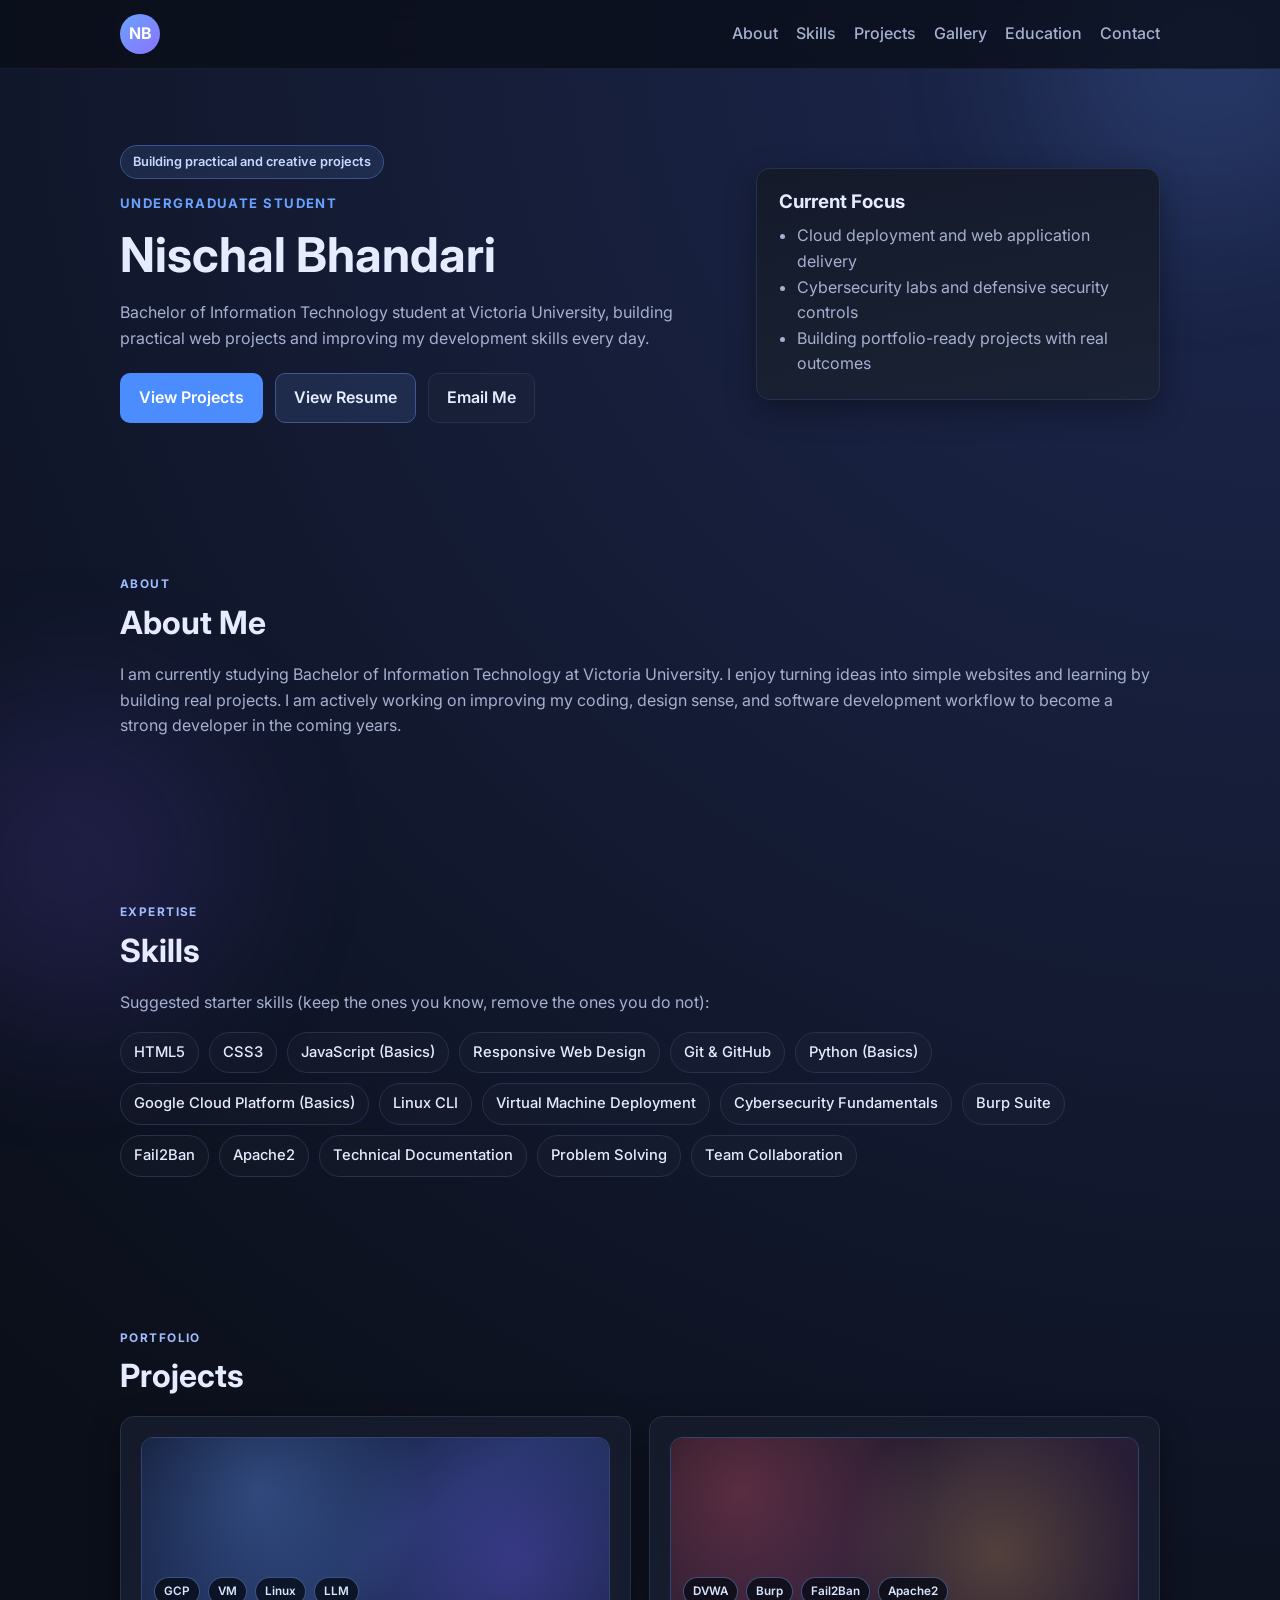
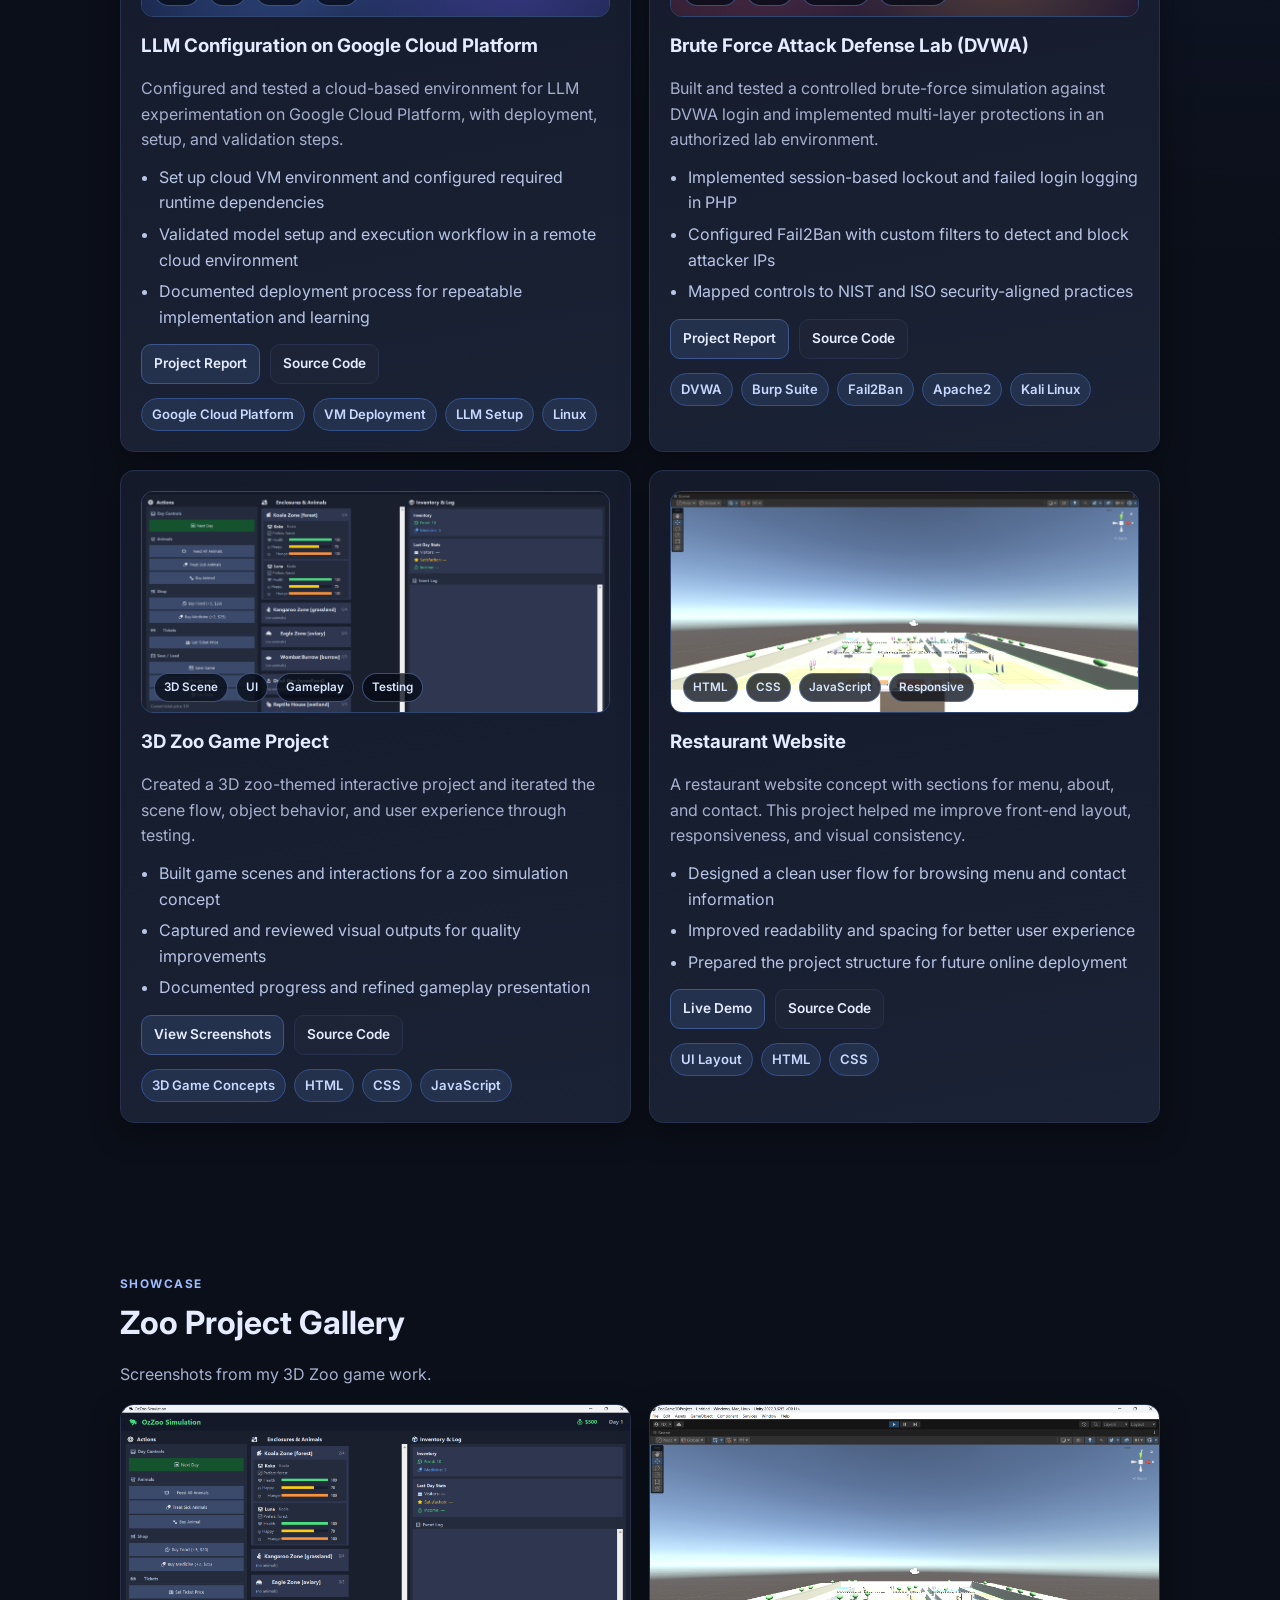
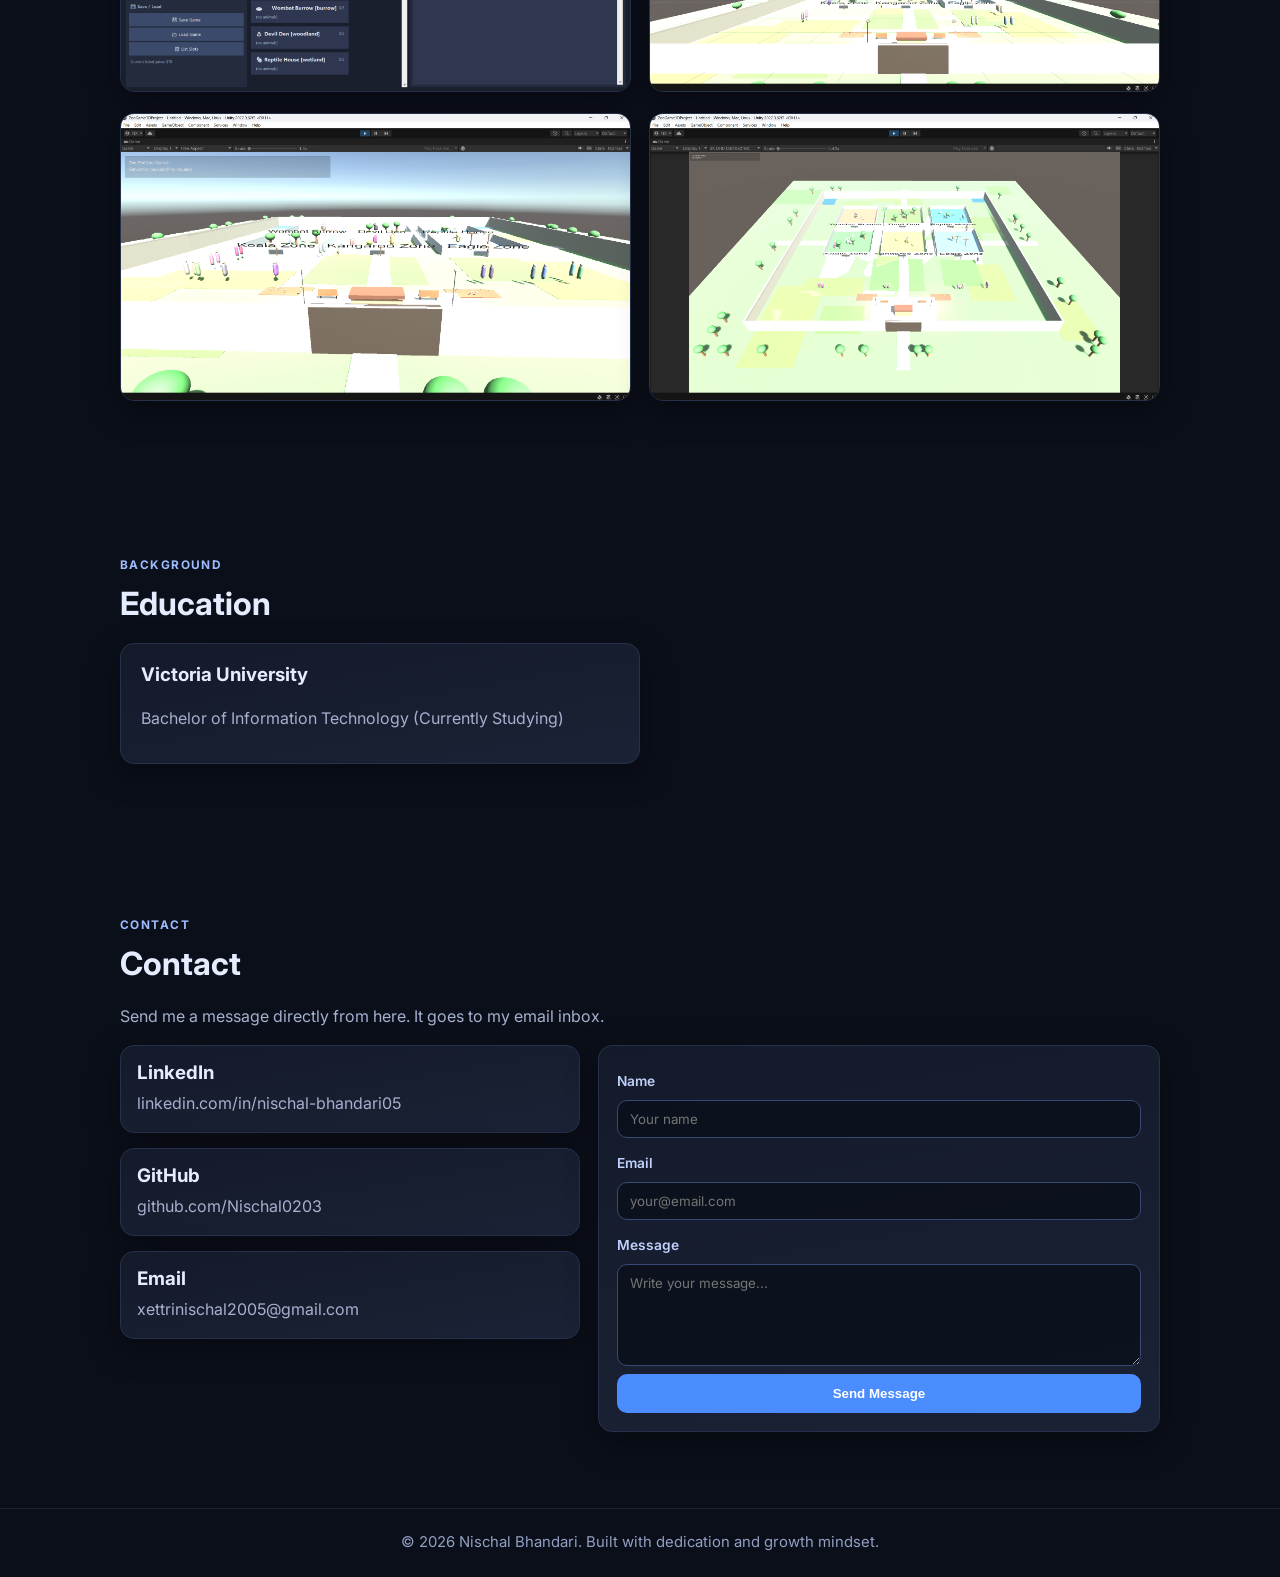
==== index.html @ 7f9f2e9b "Enhance expertise and redesign project cards with image tool tags" ====
<!DOCTYPE html>
<html lang="en">
<head>
  <meta charset="UTF-8">
  <meta name="viewport" content="width=device-width, initial-scale=1.0">
  <title>Nischal Bhandari | Portfolio</title>
  <link rel="preconnect" href="https://fonts.googleapis.com">
  <link rel="preconnect" href="https://fonts.gstatic.com" crossorigin>
  <link href="https://fonts.googleapis.com/css2?family=Inter:wght@400;500;600;700;800&display=swap" rel="stylesheet">
  <link rel="stylesheet" href="style.css">
</head>
<body>
  <div class="bg-orb orb-1"></div>
  <div class="bg-orb orb-2"></div>
  <header class="site-header">
    <div class="container nav-wrap">
      <a class="logo" href="#home">NB</a>
      <nav>
        <ul class="nav-links">
          <li><a href="#about">About</a></li>
          <li><a href="#skills">Skills</a></li>
          <li><a href="#projects">Projects</a></li>
          <li><a href="#gallery">Gallery</a></li>
          <li><a href="#education">Education</a></li>
          <li><a href="#contact">Contact</a></li>
        </ul>
      </nav>
    </div>
  </header>

  <main id="home">
    <section class="hero section">
      <div class="container hero-grid">
        <div>
          <p class="hero-pill">Building practical and creative projects</p>
          <p class="kicker">Undergraduate Student</p>
          <h1>Nischal Bhandari</h1>
          <p class="lead">
            Bachelor of Information Technology student at Victoria University, building practical web projects and improving my development skills every day.
          </p>
          <div class="cta-group">
            <a class="btn primary" href="#projects">View Projects</a>
            <a class="btn secondary" href="assests/Nischal%20resume.pdf" target="_blank" rel="noreferrer">View Resume</a>
            <a class="btn ghost" href="mailto:xettrinischal2005@gmail.com">Email Me</a>
          </div>
        </div>
        <div class="hero-card">
          <h3>Current Focus</h3>
          <ul>
            <li>Cloud deployment and web application delivery</li>
            <li>Cybersecurity labs and defensive security controls</li>
            <li>Building portfolio-ready projects with real outcomes</li>
          </ul>
        </div>
      </div>
    </section>

    <section id="about" class="section">
      <div class="container">
        <p class="section-label">About</p>
        <h2>About Me</h2>
        <p>
          I am currently studying Bachelor of Information Technology at Victoria University. I enjoy turning ideas into simple websites and learning by building real projects. I am actively working on improving my coding, design sense, and software development workflow to become a strong developer in the coming years.
        </p>
      </div>
    </section>

    <section id="skills" class="section">
      <div class="container">
        <p class="section-label">Expertise</p>
        <h2>Skills</h2>
        <p class="section-note">Suggested starter skills (keep the ones you know, remove the ones you do not):</p>
        <div class="chip-grid">
          <span class="chip">HTML5</span>
          <span class="chip">CSS3</span>
          <span class="chip">JavaScript (Basics)</span>
          <span class="chip">Responsive Web Design</span>
          <span class="chip">Git &amp; GitHub</span>
          <span class="chip">Python (Basics)</span>
          <span class="chip">Google Cloud Platform (Basics)</span>
          <span class="chip">Linux CLI</span>
          <span class="chip">Virtual Machine Deployment</span>
          <span class="chip">Cybersecurity Fundamentals</span>
          <span class="chip">Burp Suite</span>
          <span class="chip">Fail2Ban</span>
          <span class="chip">Apache2</span>
          <span class="chip">Technical Documentation</span>
          <span class="chip">Problem Solving</span>
          <span class="chip">Team Collaboration</span>
        </div>
      </div>
    </section>

    <section id="projects" class="section">
      <div class="container">
        <p class="section-label">Portfolio</p>
        <h2>Projects</h2>
        <div class="card-grid">
          <article class="card">
            <div class="project-media project-media-gcp">
              <div class="project-media-tools">
                <span>GCP</span>
                <span>VM</span>
                <span>Linux</span>
                <span>LLM</span>
              </div>
            </div>
            <h3>LLM Configuration on Google Cloud Platform</h3>
            <p>
              Configured and tested a cloud-based environment for LLM experimentation on Google Cloud Platform, with deployment, setup, and validation steps.
            </p>
            <ul class="project-highlights">
              <li>Set up cloud VM environment and configured required runtime dependencies</li>
              <li>Validated model setup and execution workflow in a remote cloud environment</li>
              <li>Documented deployment process for repeatable implementation and learning</li>
            </ul>
            <div class="project-actions">
              <a class="btn secondary project-btn" href="assests/LLM%20in%20Google%20Cloud.docx" target="_blank" rel="noreferrer">Project Report</a>
              <a class="btn ghost project-btn" href="https://github.com/Nischal0203" target="_blank" rel="noreferrer">Source Code</a>
            </div>
            <div class="tech-tags">
              <span>Google Cloud Platform</span>
              <span>VM Deployment</span>
              <span>LLM Setup</span>
              <span>Linux</span>
            </div>
          </article>
          <article class="card">
            <div class="project-media project-media-dvwa">
              <div class="project-media-tools">
                <span>DVWA</span>
                <span>Burp</span>
                <span>Fail2Ban</span>
                <span>Apache2</span>
              </div>
            </div>
            <h3>Brute Force Attack Defense Lab (DVWA)</h3>
            <p>
              Built and tested a controlled brute-force simulation against DVWA login and implemented multi-layer protections in an authorized lab environment.
            </p>
            <ul class="project-highlights">
              <li>Implemented session-based lockout and failed login logging in PHP</li>
              <li>Configured Fail2Ban with custom filters to detect and block attacker IPs</li>
              <li>Mapped controls to NIST and ISO security-aligned practices</li>
            </ul>
            <div class="project-actions">
              <a class="btn secondary project-btn" href="assests/Brute%20force%20attack.docx" target="_blank" rel="noreferrer">Project Report</a>
              <a class="btn ghost project-btn" href="https://github.com/Nischal0203" target="_blank" rel="noreferrer">Source Code</a>
            </div>
            <div class="tech-tags">
              <span>DVWA</span>
              <span>Burp Suite</span>
              <span>Fail2Ban</span>
              <span>Apache2</span>
              <span>Kali Linux</span>
            </div>
          </article>
          <article class="card">
            <div class="project-media">
              <img src="assests/Screenshot%202026-05-08%20004747.png" alt="3D Zoo project preview">
              <div class="project-media-tools">
                <span>3D Scene</span>
                <span>UI</span>
                <span>Gameplay</span>
                <span>Testing</span>
              </div>
            </div>
            <h3>3D Zoo Game Project</h3>
            <p>
              Created a 3D zoo-themed interactive project and iterated the scene flow, object behavior, and user experience through testing.
            </p>
            <ul class="project-highlights">
              <li>Built game scenes and interactions for a zoo simulation concept</li>
              <li>Captured and reviewed visual outputs for quality improvements</li>
              <li>Documented progress and refined gameplay presentation</li>
            </ul>
            <div class="project-actions">
              <a class="btn secondary project-btn" href="#gallery">View Screenshots</a>
              <a class="btn ghost project-btn" href="https://github.com/Nischal0203" target="_blank" rel="noreferrer">Source Code</a>
            </div>
            <div class="tech-tags">
              <span>3D Game Concepts</span>
              <span>HTML</span>
              <span>CSS</span>
              <span>JavaScript</span>
            </div>
          </article>
          <article class="card">
            <div class="project-media">
              <img src="assests/Screenshot%202026-05-08%20013609.png" alt="Fried Vibez website preview">
              <div class="project-media-tools">
                <span>HTML</span>
                <span>CSS</span>
                <span>JavaScript</span>
                <span>Responsive</span>
              </div>
            </div>
            <h3>Restaurant Website</h3>
            <p>
              A restaurant website concept with sections for menu, about, and contact. This project helped me improve front-end layout, responsiveness, and visual consistency.
            </p>
            <ul class="project-highlights">
              <li>Designed a clean user flow for browsing menu and contact information</li>
              <li>Improved readability and spacing for better user experience</li>
              <li>Prepared the project structure for future online deployment</li>
            </ul>
            <div class="project-actions">
              <a class="btn secondary project-btn" href="website%20for%20fried%20vibez/index.html" target="_blank" rel="noreferrer">Live Demo</a>
              <a class="btn ghost project-btn" href="website%20for%20fried%20vibez/index.html" target="_blank" rel="noreferrer">Source Code</a>
            </div>
            <div class="tech-tags">
              <span>UI Layout</span>
              <span>HTML</span>
              <span>CSS</span>
            </div>
          </article>
        </div>
      </div>
    </section>

    <section id="gallery" class="section">
      <div class="container">
        <p class="section-label">Showcase</p>
        <h2>Zoo Project Gallery</h2>
        <p class="section-note">Screenshots from my 3D Zoo game work.</p>
        <div class="gallery-grid">
          <button class="gallery-item" type="button">
            <img src="assests/Screenshot%202026-05-08%20004747.png" alt="3D Zoo game screenshot 1">
          </button>
          <button class="gallery-item" type="button">
            <img src="assests/Screenshot%202026-05-08%20013609.png" alt="3D Zoo game screenshot 2">
          </button>
          <button class="gallery-item" type="button">
            <img src="assests/Screenshot%202026-05-08%20014016.png" alt="3D Zoo game screenshot 3">
          </button>
          <button class="gallery-item" type="button">
            <img src="assests/Screenshot%202026-05-08%20014447.png" alt="3D Zoo game screenshot 4">
          </button>
        </div>
      </div>
    </section>

    <section id="education" class="section">
      <div class="container">
        <p class="section-label">Background</p>
        <h2>Education</h2>
        <article class="card single">
          <h3>Victoria University</h3>
          <p>Bachelor of Information Technology (Currently Studying)</p>
        </article>
      </div>
    </section>

    <section id="contact" class="section">
      <div class="container">
        <p class="section-label">Contact</p>
        <h2>Contact</h2>
        <p class="section-note">Send me a message directly from here. It goes to my email inbox.</p>
        <div class="contact-layout">
          <div class="contact-grid">
            <a class="contact-card" href="https://www.linkedin.com/in/nischal-bhandari05" target="_blank" rel="noreferrer">
              <h3>LinkedIn</h3>
              <p>linkedin.com/in/nischal-bhandari05</p>
            </a>
            <a class="contact-card" href="https://github.com/Nischal0203" target="_blank" rel="noreferrer">
              <h3>GitHub</h3>
              <p>github.com/Nischal0203</p>
            </a>
            <div class="contact-card">
              <h3>Email</h3>
              <p>xettrinischal2005@gmail.com</p>
            </div>
          </div>

          <form class="contact-form" action="https://formsubmit.co/xettrinischal2005@gmail.com" method="POST">
            <input type="hidden" name="_subject" value="Portfolio Contact Message">
            <input type="hidden" name="_captcha" value="false">
            <input type="hidden" name="_template" value="table">

            <label for="name">Name</label>
            <input id="name" name="name" type="text" placeholder="Your name" required>

            <label for="email">Email</label>
            <input id="email" name="email" type="email" placeholder="your@email.com" required>

            <label for="message">Message</label>
            <textarea id="message" name="message" rows="5" placeholder="Write your message..." required></textarea>

            <button class="btn primary" type="submit">Send Message</button>
          </form>
        </div>
      </div>
    </section>
  </main>

  <footer class="site-footer">
    <div class="container">
      <p>&copy; <span id="year"></span> Nischal Bhandari. Built with dedication and growth mindset.</p>
    </div>
  </footer>

  <div id="imageModal" class="image-modal" aria-hidden="true">
    <button id="modalClose" class="modal-close" type="button" aria-label="Close image preview">Close</button>
    <img id="modalImage" src="" alt="Expanded project screenshot">
  </div>

  <script src="script.js"></script>
</body>
</html>
---- style.css ----
:root {
  --bg: #0b0f19;
  --surface: #141a2a;
  --surface-2: #1a2235;
  --text: #e6ecff;
  --muted: #a6b0cf;
  --primary: #6aa2ff;
  --primary-strong: #4b8cff;
  --border: #27314d;
  --shadow: 0 10px 30px rgba(0, 0, 0, 0.35);
}

* {
  box-sizing: border-box;
}

html {
  scroll-behavior: smooth;
}

body {
  margin: 0;
  font-family: "Inter", sans-serif;
  background: radial-gradient(circle at top right, #1d2850 0%, var(--bg) 38%);
  color: var(--text);
  line-height: 1.6;
  position: relative;
  overflow-x: hidden;
}

.container {
  width: min(1040px, 92%);
  margin: 0 auto;
}

.section {
  padding: 76px 0;
}

.bg-orb {
  position: fixed;
  width: 320px;
  height: 320px;
  border-radius: 50%;
  filter: blur(80px);
  opacity: 0.15;
  pointer-events: none;
  z-index: -1;
}

.orb-1 {
  top: -100px;
  right: -80px;
  background: #6aa2ff;
}

.orb-2 {
  bottom: -120px;
  left: -90px;
  background: #7d5cff;
}

.section-label {
  color: #9ebcff;
  text-transform: uppercase;
  letter-spacing: 0.12em;
  font-size: 0.74rem;
  font-weight: 700;
  margin-bottom: 10px;
}

h1,
h2,
h3 {
  line-height: 1.2;
  margin-top: 0;
}

h1 {
  font-size: clamp(2rem, 4vw, 3rem);
  margin-bottom: 16px;
}

h2 {
  font-size: clamp(1.55rem, 3vw, 2rem);
  margin-bottom: 20px;
}

p {
  margin: 0 0 12px;
  color: var(--muted);
}

.site-header {
  position: sticky;
  top: 0;
  backdrop-filter: blur(10px);
  background: rgba(10, 14, 24, 0.76);
  border-bottom: 1px solid rgba(255, 255, 255, 0.06);
  z-index: 10;
}

.nav-wrap {
  display: flex;
  justify-content: space-between;
  align-items: center;
  min-height: 68px;
}

.logo {
  width: 40px;
  height: 40px;
  border-radius: 50%;
  display: grid;
  place-items: center;
  text-decoration: none;
  color: white;
  background: linear-gradient(135deg, var(--primary), #8a73ff);
  font-weight: 700;
}

.nav-links {
  display: flex;
  list-style: none;
  gap: 18px;
  margin: 0;
  padding: 0;
}

.nav-links a {
  color: var(--muted);
  text-decoration: none;
  font-weight: 500;
  transition: color 0.2s;
}

.nav-links a:hover {
  color: var(--text);
}

.hero-grid {
  display: grid;
  grid-template-columns: 1.2fr 0.8fr;
  gap: 30px;
  align-items: center;
}

.kicker {
  color: var(--primary);
  text-transform: uppercase;
  font-size: 0.82rem;
  letter-spacing: 0.11em;
  font-weight: 700;
}

.lead {
  max-width: 64ch;
}

.hero-pill {
  display: inline-block;
  border: 1px solid #38538d;
  color: #c7d9ff;
  background: rgba(106, 162, 255, 0.12);
  border-radius: 999px;
  padding: 6px 12px;
  font-size: 0.8rem;
  font-weight: 600;
  margin-bottom: 14px;
}

.cta-group {
  display: flex;
  gap: 12px;
  margin-top: 22px;
}

.btn {
  text-decoration: none;
  padding: 11px 18px;
  border-radius: 10px;
  font-weight: 600;
  border: 1px solid transparent;
  transition: transform 0.2s ease, background 0.2s ease;
}

.btn:hover {
  transform: translateY(-1px);
}

.btn.primary {
  background: var(--primary-strong);
  color: white;
}

.btn.ghost {
  color: var(--text);
  border-color: var(--border);
  background: rgba(255, 255, 255, 0.02);
}

.btn.secondary {
  color: var(--text);
  border-color: #3e578f;
  background: rgba(106, 162, 255, 0.13);
}

.hero-card,
.card,
.contact-card {
  background: linear-gradient(170deg, var(--surface) 0%, var(--surface-2) 100%);
  border: 1px solid var(--border);
  border-radius: 14px;
  box-shadow: var(--shadow);
}

.hero-card {
  padding: 22px;
}

.hero-card h3 {
  margin-bottom: 10px;
}

.hero-card ul {
  margin: 0;
  padding-left: 18px;
  color: var(--muted);
}

.section-note {
  margin-bottom: 16px;
}

.chip-grid {
  display: flex;
  flex-wrap: wrap;
  gap: 10px;
}

.chip {
  padding: 8px 13px;
  border: 1px solid var(--border);
  border-radius: 100px;
  color: var(--text);
  background: rgba(255, 255, 255, 0.02);
  font-weight: 500;
  font-size: 0.92rem;
}

.card-grid {
  display: grid;
  grid-template-columns: repeat(2, minmax(0, 1fr));
  gap: 18px;
}

.card {
  padding: 20px;
  transition: transform 0.2s ease, border-color 0.2s ease;
}

.card:hover {
  transform: translateY(-3px);
  border-color: #496db6;
}

.project-media {
  position: relative;
  border-radius: 12px;
  overflow: hidden;
  margin-bottom: 18px;
  border: 1px solid #31466f;
  min-height: 180px;
  background: linear-gradient(130deg, #0f1933 0%, #1a2b55 55%, #151f3d 100%);
}

.project-media img {
  width: 100%;
  height: 100%;
  max-height: 220px;
  object-fit: cover;
  display: block;
}

.project-media-gcp::before,
.project-media-dvwa::before {
  content: "";
  position: absolute;
  inset: 0;
}

.project-media-gcp::before {
  background: radial-gradient(circle at 25% 30%, rgba(106, 162, 255, 0.28), transparent 45%),
    radial-gradient(circle at 80% 70%, rgba(120, 87, 255, 0.28), transparent 45%),
    linear-gradient(145deg, #121b36 0%, #223361 55%, #1a2648 100%);
}

.project-media-dvwa::before {
  background: radial-gradient(circle at 15% 30%, rgba(255, 99, 132, 0.25), transparent 45%),
    radial-gradient(circle at 70% 65%, rgba(255, 205, 86, 0.2), transparent 45%),
    linear-gradient(145deg, #1e1724 0%, #2a1f37 50%, #241a33 100%);
}

.project-media-tools {
  position: absolute;
  left: 12px;
  right: 12px;
  bottom: 10px;
  display: flex;
  flex-wrap: wrap;
  gap: 8px;
  z-index: 1;
}

.project-media-tools span {
  background: rgba(5, 10, 20, 0.76);
  color: #d9e6ff;
  border: 1px solid rgba(120, 156, 230, 0.45);
  padding: 4px 9px;
  border-radius: 999px;
  font-size: 0.73rem;
  font-weight: 600;
}

.card .tech {
  margin-top: 12px;
  color: #90a5d6;
  font-weight: 600;
}

.tech-tags {
  display: flex;
  flex-wrap: wrap;
  gap: 8px;
  margin-top: 14px;
}

.project-highlights {
  margin: 12px 0 0;
  padding-left: 18px;
  color: #b8c5e6;
  display: grid;
  gap: 6px;
}

.project-link {
  display: inline-block;
  margin-top: 12px;
  color: #aecdff;
  text-decoration: none;
  font-weight: 600;
}

.project-link:hover {
  color: #dce8ff;
}

.project-actions {
  display: flex;
  flex-wrap: wrap;
  gap: 10px;
  margin-top: 14px;
}

.project-btn {
  padding: 8px 12px;
  font-size: 0.85rem;
}

.tech-tags span {
  font-size: 0.82rem;
  font-weight: 600;
  color: #c8d8ff;
  border: 1px solid #35518b;
  border-radius: 999px;
  padding: 5px 10px;
  background: rgba(106, 162, 255, 0.12);
}

.gallery-grid {
  display: grid;
  grid-template-columns: repeat(2, minmax(0, 1fr));
  gap: 18px;
}

.gallery-grid img {
  width: 100%;
  border-radius: 14px;
  border: 1px solid var(--border);
  box-shadow: var(--shadow);
  object-fit: cover;
}

.gallery-item {
  border: none;
  padding: 0;
  background: transparent;
  cursor: pointer;
}

.gallery-item img {
  transition: transform 0.2s ease, border-color 0.2s ease;
}

.gallery-item:hover img {
  transform: translateY(-2px);
  border-color: #4f7ed2;
}

.image-modal {
  position: fixed;
  inset: 0;
  background: rgba(8, 12, 20, 0.9);
  display: none;
  place-items: center;
  padding: 24px;
  z-index: 100;
}

.image-modal.open {
  display: grid;
}

.image-modal img {
  width: min(980px, 95vw);
  max-height: 84vh;
  border-radius: 12px;
  border: 1px solid #405786;
  box-shadow: var(--shadow);
  object-fit: contain;
  background: #090d17;
}

.modal-close {
  position: absolute;
  top: 20px;
  right: 20px;
  border: 1px solid #4d6da7;
  background: rgba(12, 18, 31, 0.92);
  color: #dce7ff;
  border-radius: 10px;
  padding: 8px 12px;
  cursor: pointer;
  font-weight: 600;
}

.single {
  max-width: 520px;
}

.contact-grid {
  display: grid;
  grid-template-columns: 1fr;
  gap: 15px;
}

.contact-card {
  padding: 16px;
  color: inherit;
  text-decoration: none;
  transition: border-color 0.2s, transform 0.2s;
}

.contact-card:hover {
  border-color: var(--primary);
  transform: translateY(-2px);
}

.contact-card h3,
.contact-card p {
  margin: 0;
}

.contact-card p {
  margin-top: 6px;
}

.contact-layout {
  display: grid;
  grid-template-columns: 0.9fr 1.1fr;
  gap: 18px;
  align-items: start;
}

.contact-form {
  background: linear-gradient(170deg, var(--surface) 0%, var(--surface-2) 100%);
  border: 1px solid var(--border);
  border-radius: 14px;
  box-shadow: var(--shadow);
  padding: 18px;
  display: grid;
  gap: 8px;
}

.contact-form label {
  font-size: 0.86rem;
  color: #bfd0fb;
  font-weight: 600;
  margin-top: 6px;
}

.contact-form input,
.contact-form textarea {
  width: 100%;
  border: 1px solid #364a75;
  border-radius: 10px;
  background: rgba(9, 14, 26, 0.8);
  color: var(--text);
  padding: 10px 12px;
  font-family: inherit;
}

.contact-form input:focus,
.contact-form textarea:focus {
  outline: 2px solid rgba(106, 162, 255, 0.35);
  border-color: #5f84d3;
}

.site-footer {
  border-top: 1px solid rgba(255, 255, 255, 0.08);
  padding: 22px 0;
}

.site-footer p {
  margin: 0;
  text-align: center;
  color: #93a0c4;
  font-size: 0.93rem;
}

.reveal {
  opacity: 0;
  transform: translateY(24px);
  transition: opacity 0.7s ease, transform 0.7s ease;
}

.reveal.in-view {
  opacity: 1;
  transform: translateY(0);
}

@media (prefers-reduced-motion: reduce) {
  .reveal,
  .reveal.in-view {
    opacity: 1;
    transform: none;
    transition: none;
  }
}

@media (max-width: 850px) {
  .hero-grid,
  .card-grid,
  .contact-grid,
  .gallery-grid,
  .contact-layout {
    grid-template-columns: 1fr;
  }

  .nav-links {
    display: none;
  }
}
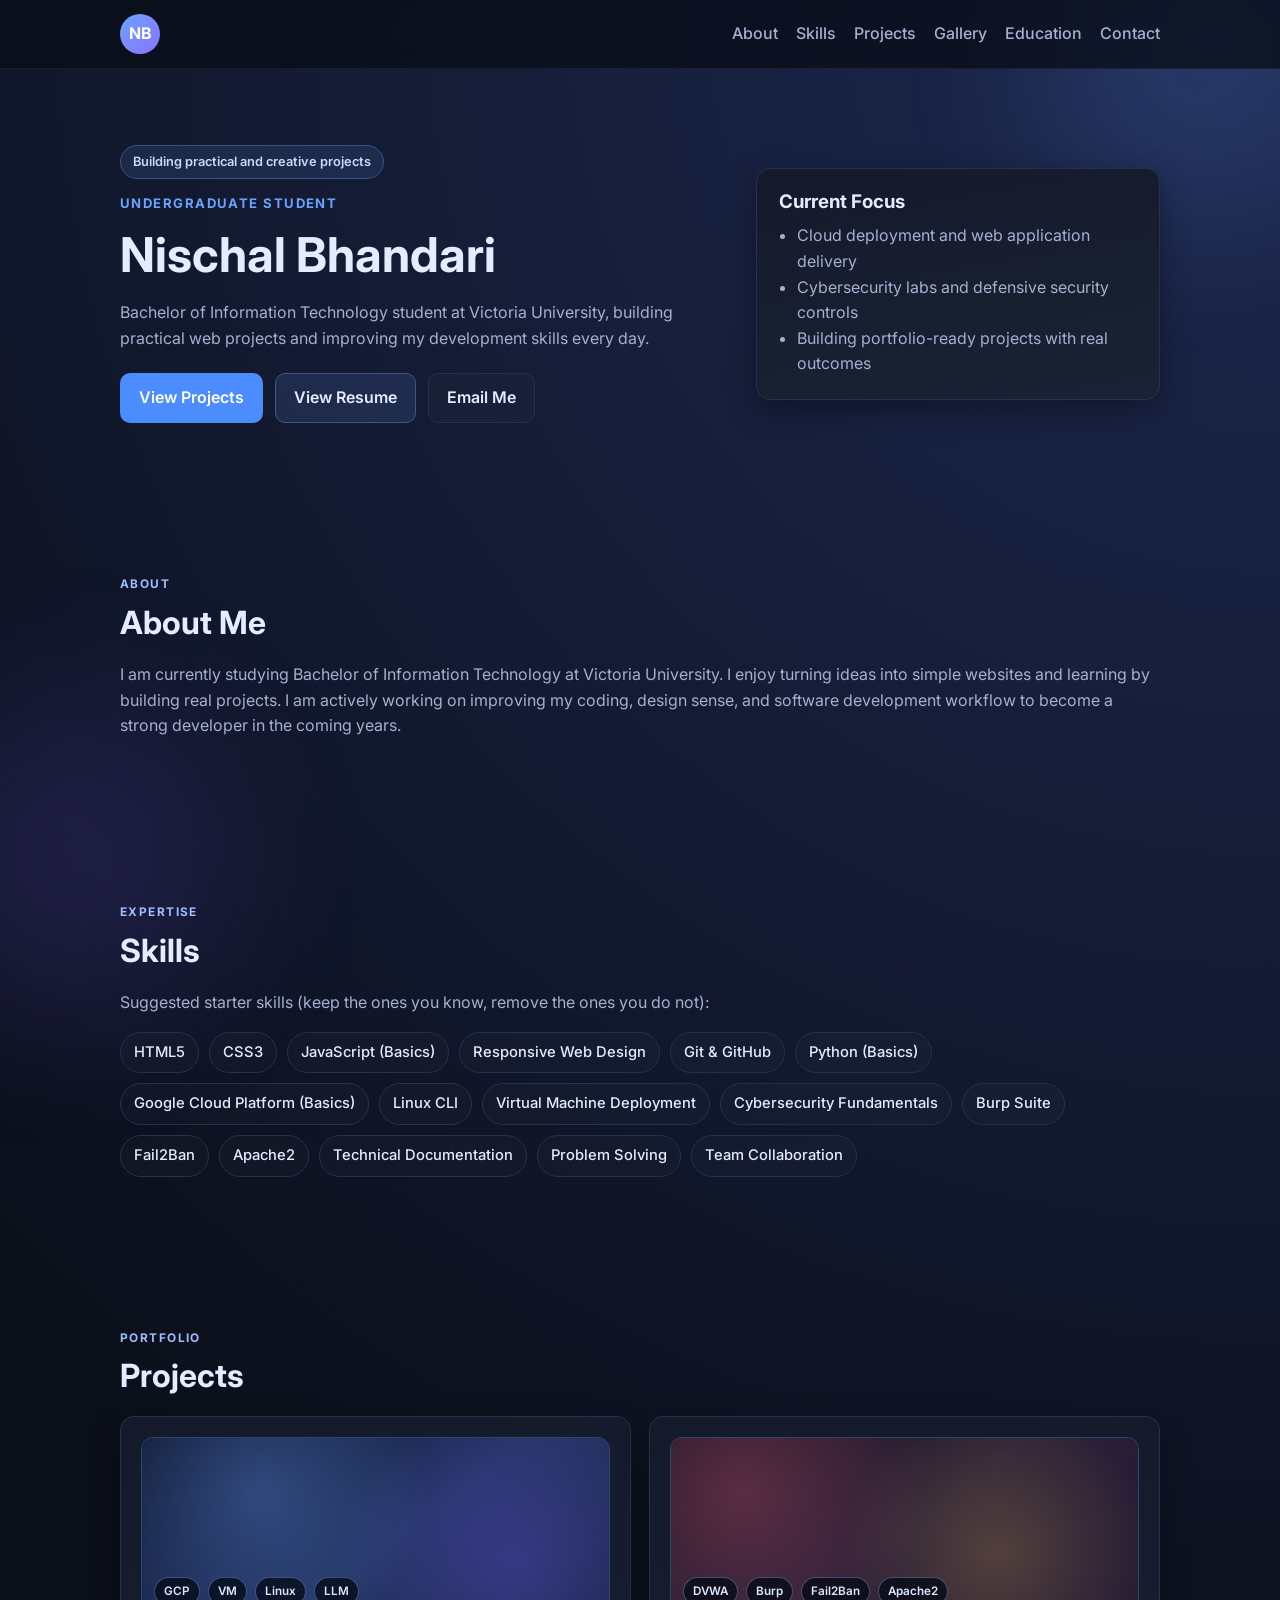
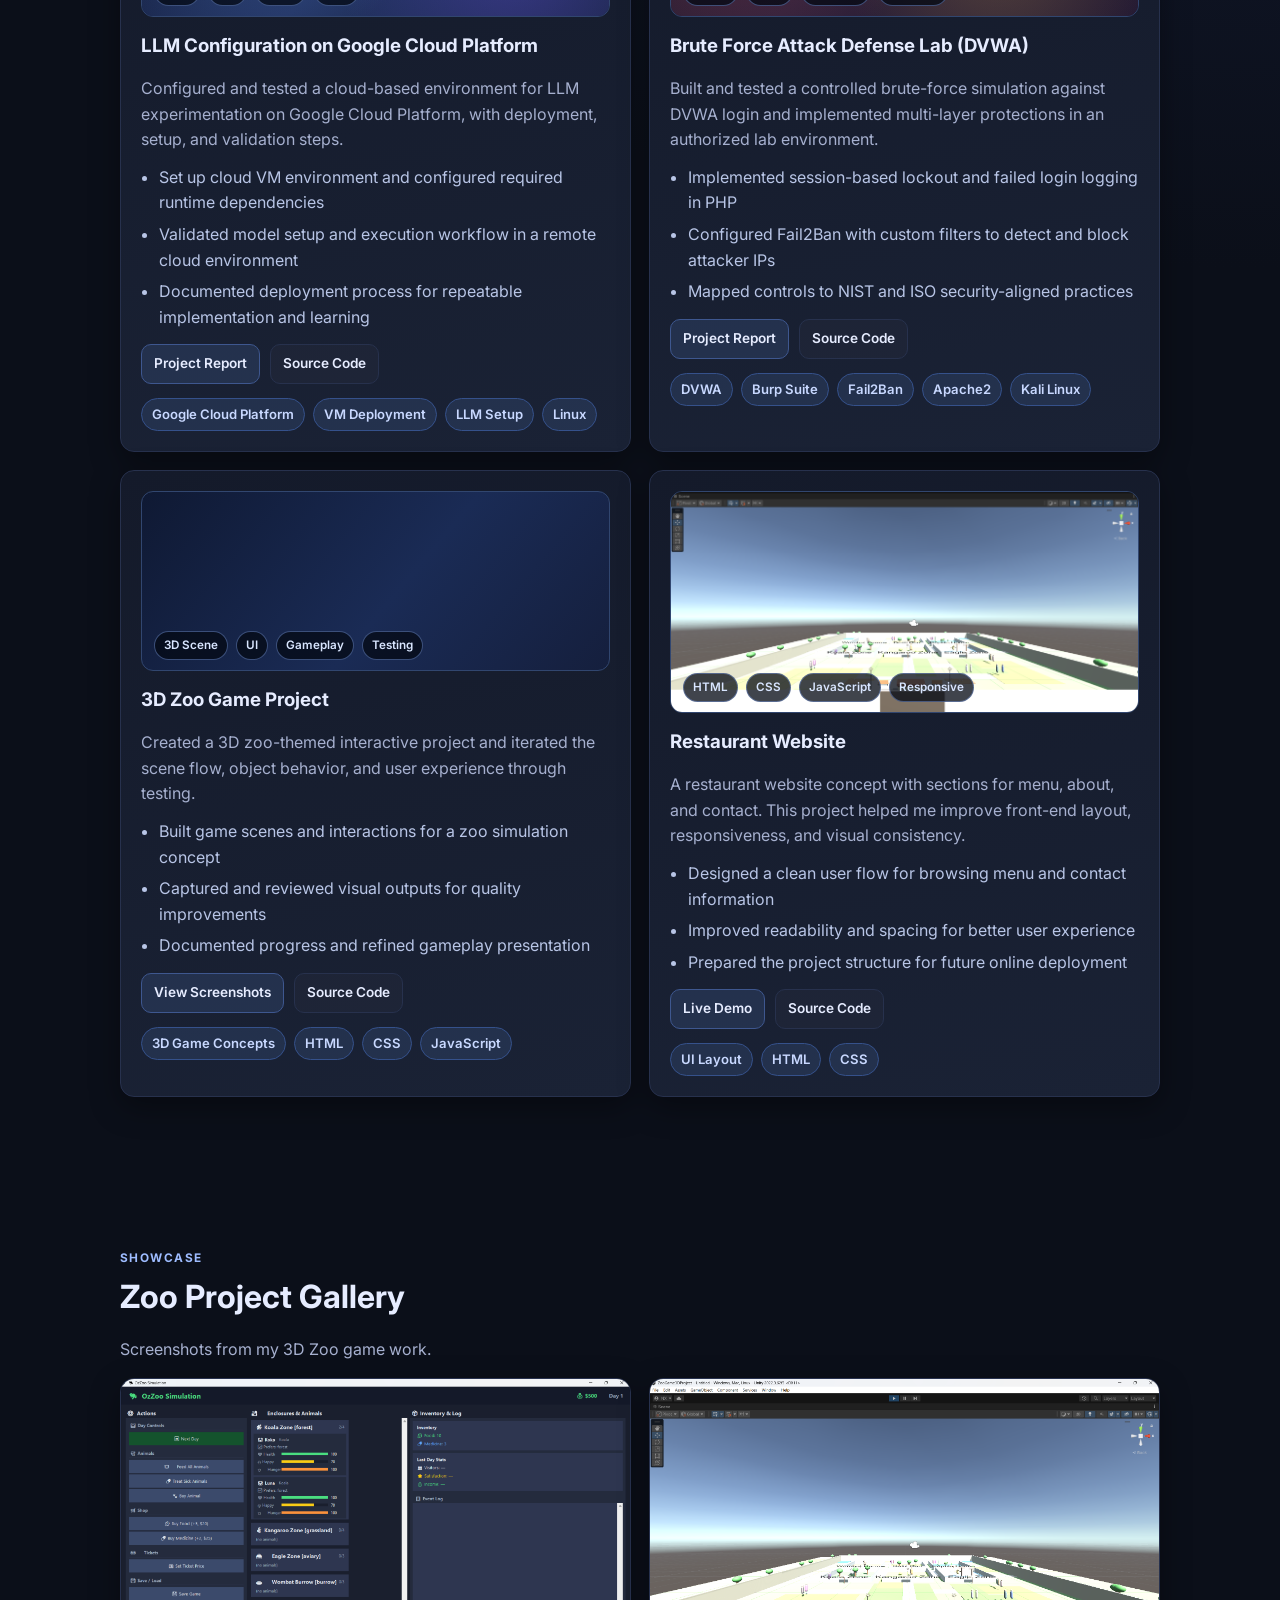
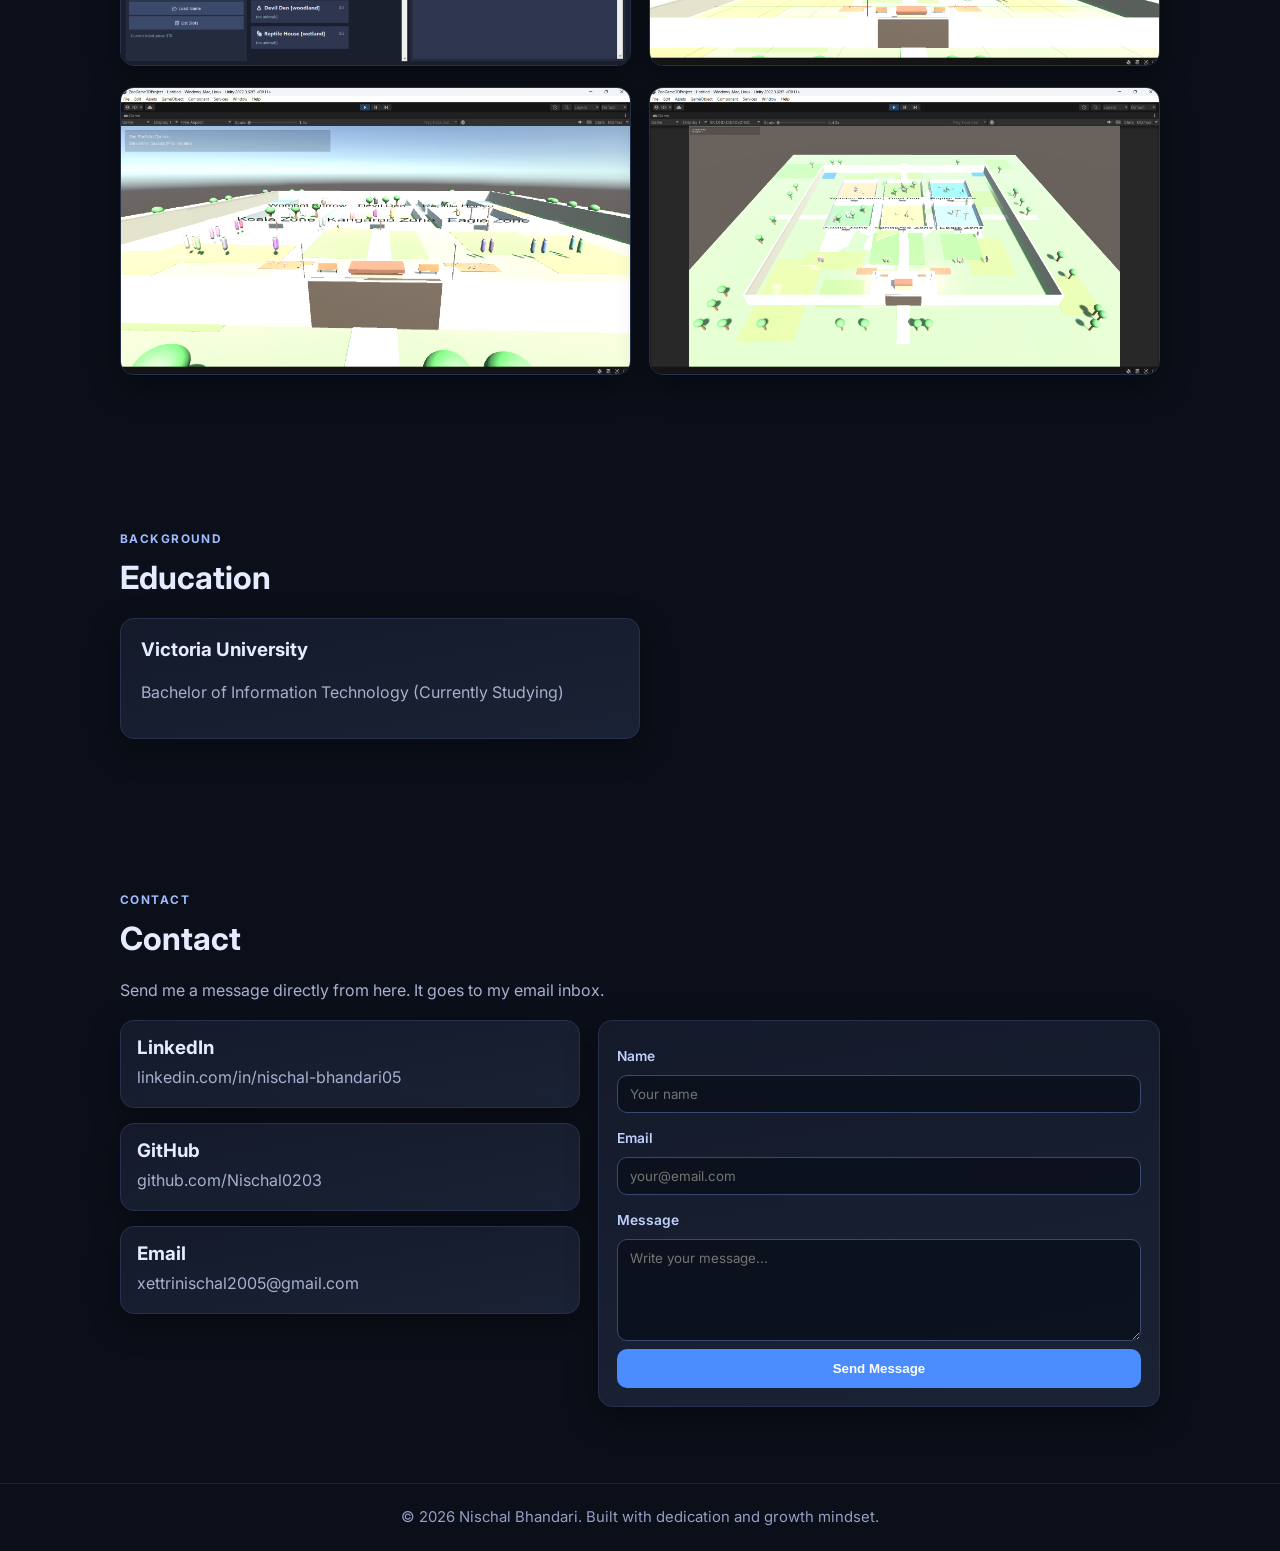
==== commit 11d5249b: "Remove zoo project image and keep clean matching card style" ====
--- a/index.html
+++ b/index.html
@@ -156,8 +156,7 @@
             </div>
           </article>
           <article class="card">
-            <div class="project-media">
-              <img src="assests/Screenshot%202026-05-08%20004747.png" alt="3D Zoo project preview">
+            <div class="project-media project-media-zoo">
               <div class="project-media-tools">
                 <span>3D Scene</span>
                 <span>UI</span>
--- a/style.css
+++ b/style.css
@@ -301,6 +301,12 @@
     linear-gradient(145deg, #1e1724 0%, #2a1f37 50%, #241a33 100%);
 }
 
+.project-media-zoo::before {
+  background: radial-gradient(circle at 20% 30%, rgba(71, 202, 172, 0.22), transparent 45%),
+    radial-gradient(circle at 78% 68%, rgba(106, 162, 255, 0.2), transparent 45%),
+    linear-gradient(145deg, #13263a 0%, #1d3b4f 55%, #1a2f45 100%);
+}
+
 .project-media-tools {
   position: absolute;
   left: 12px;
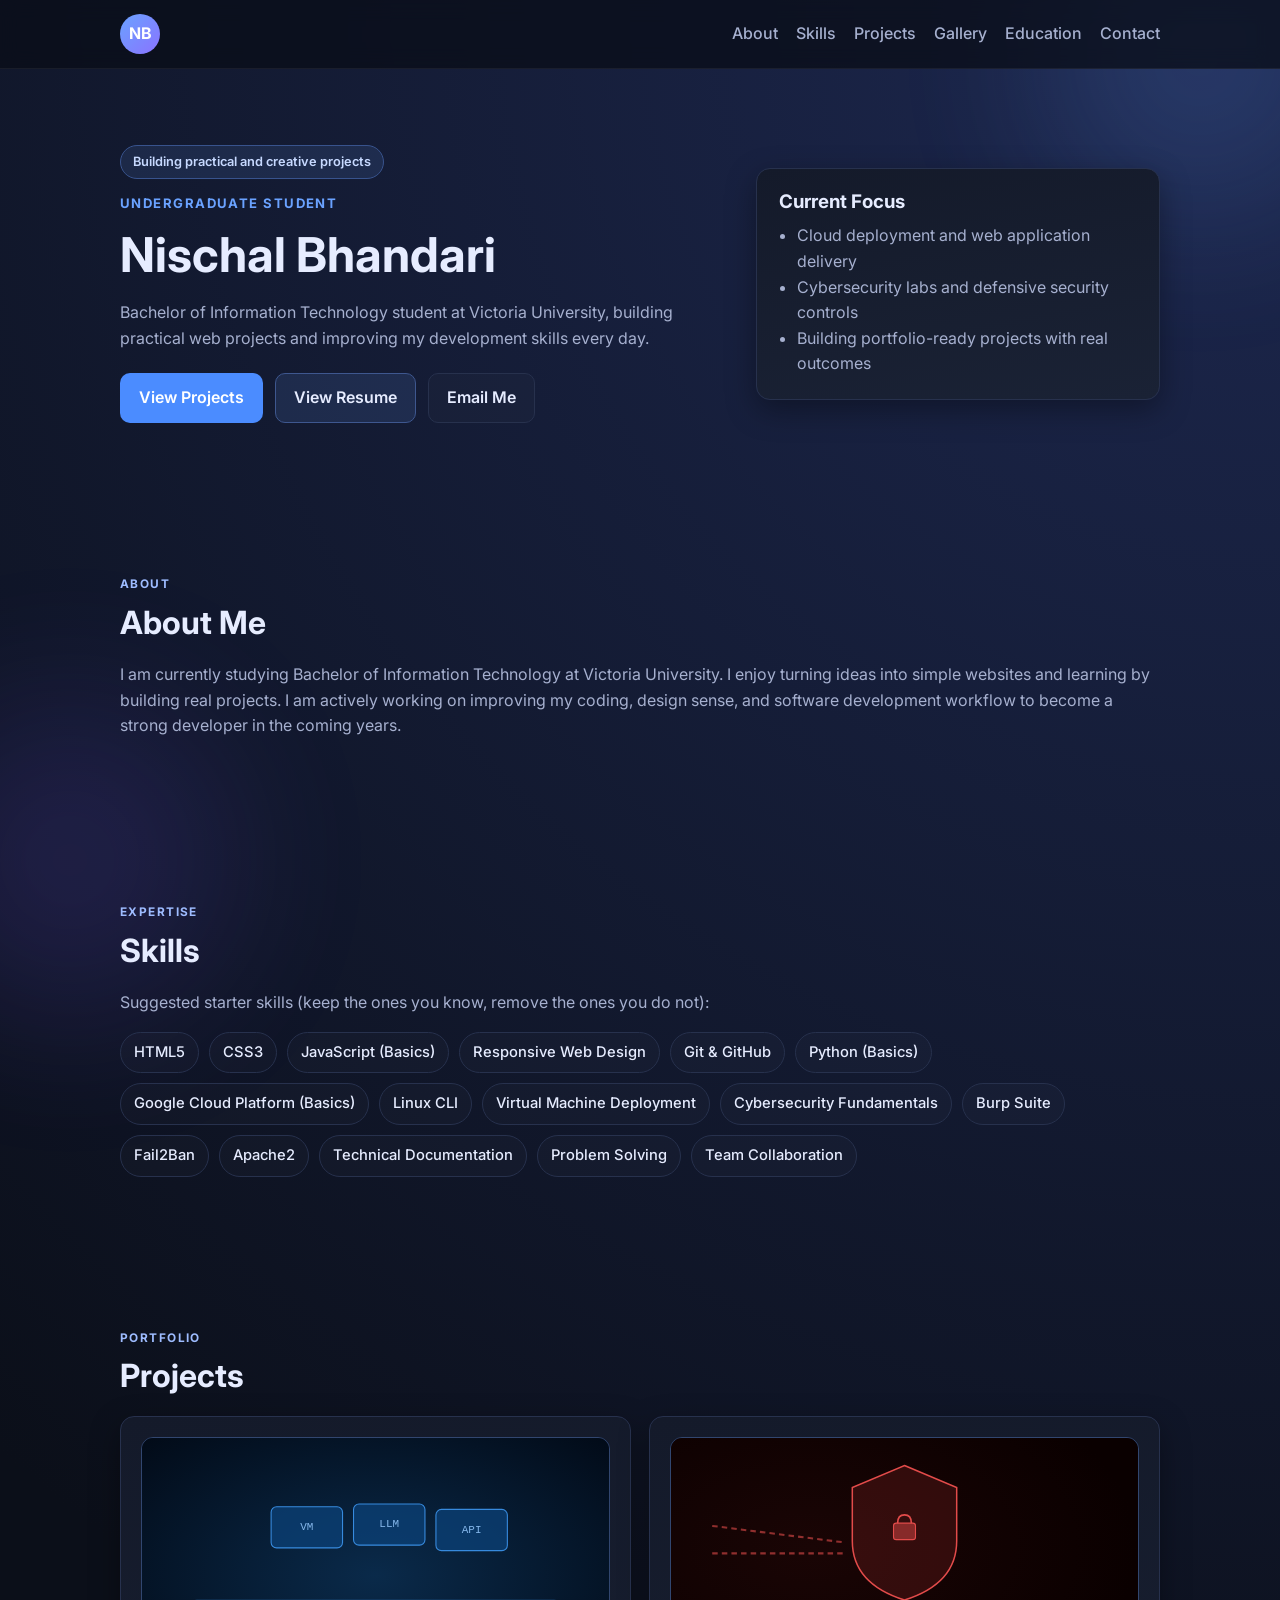
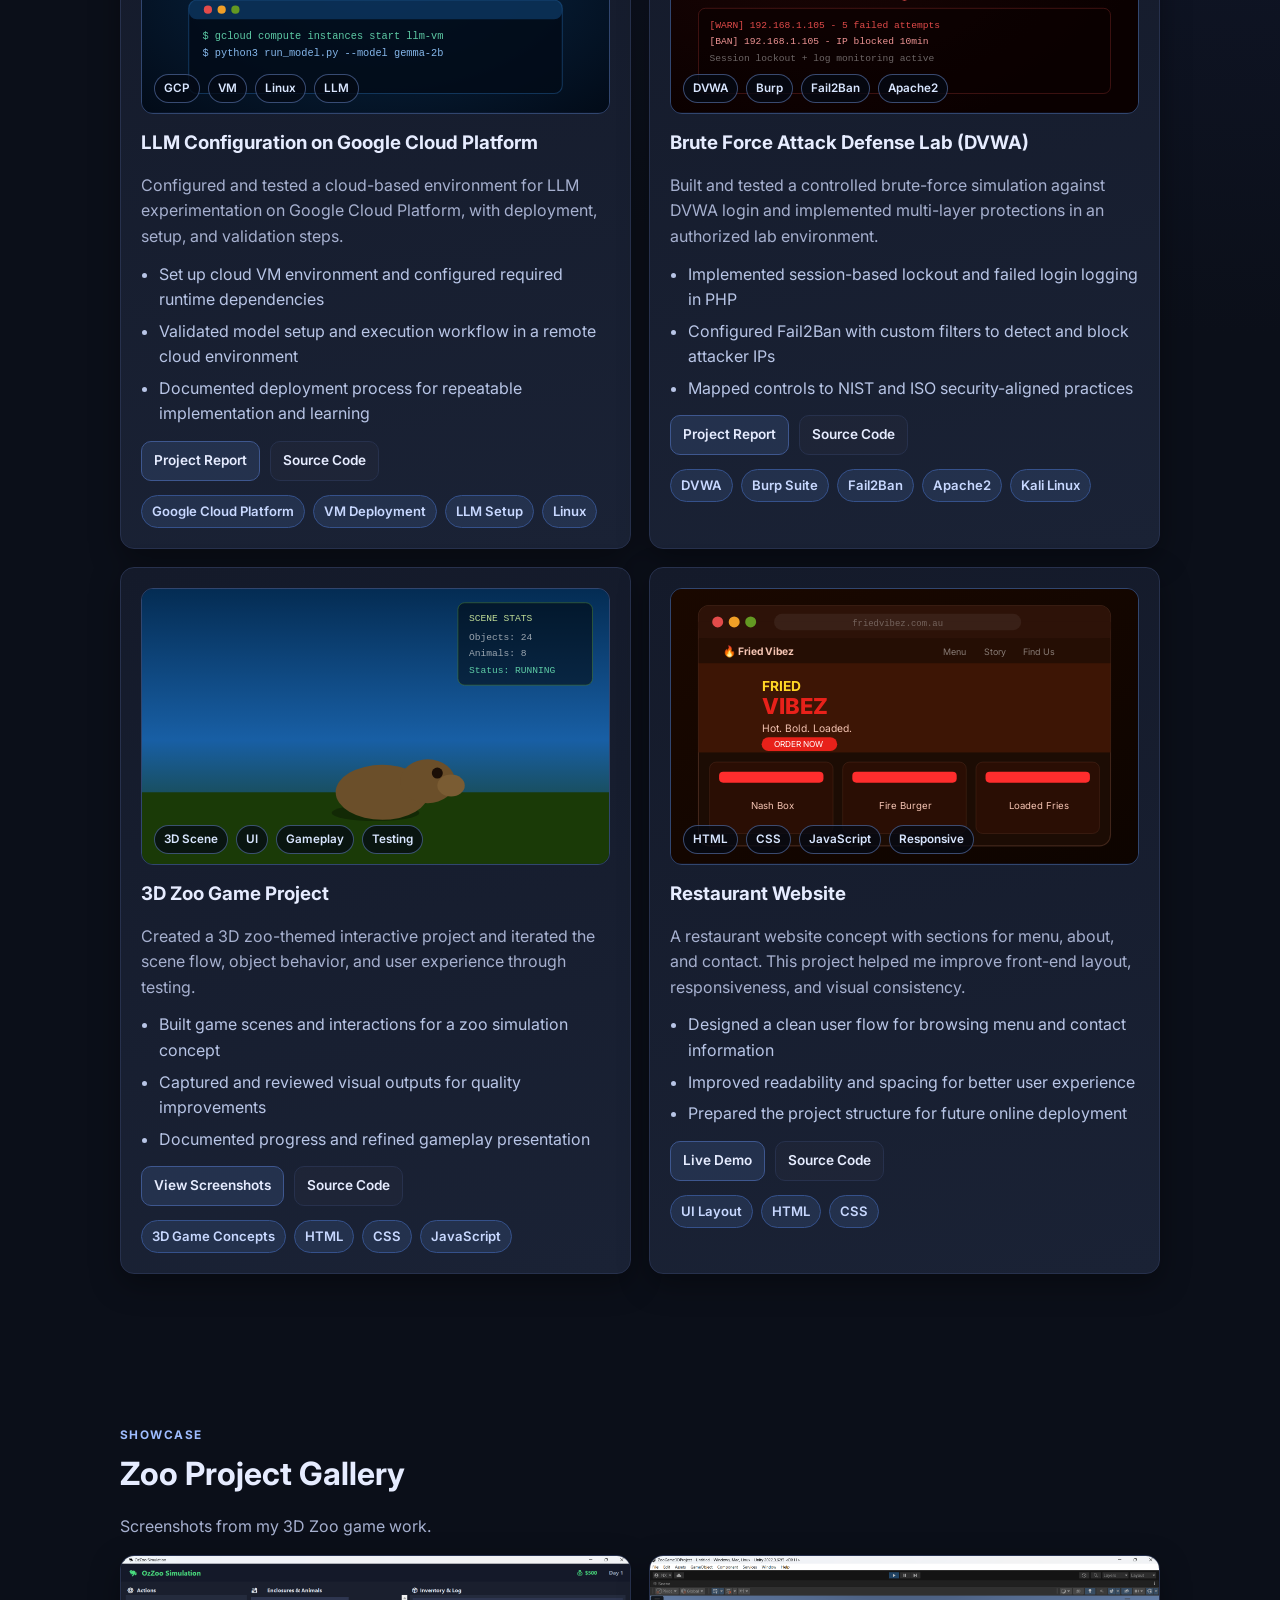
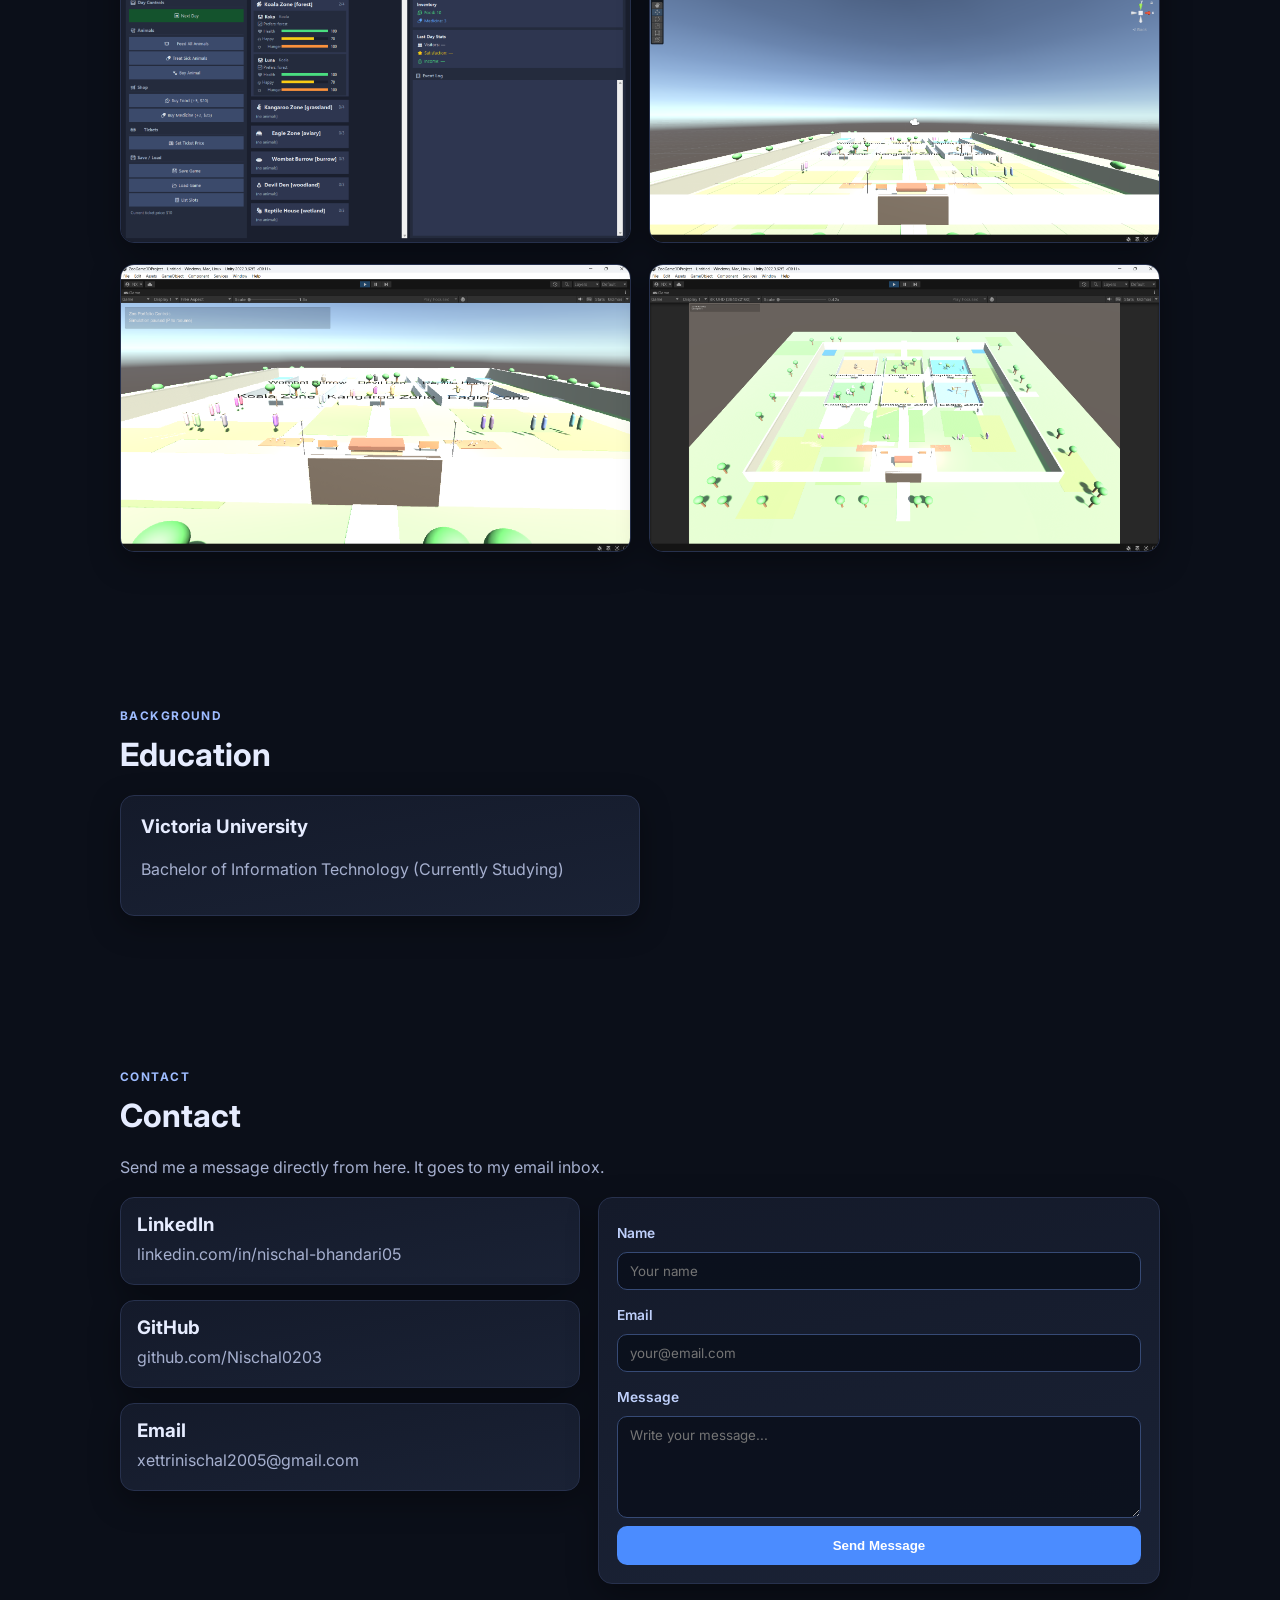
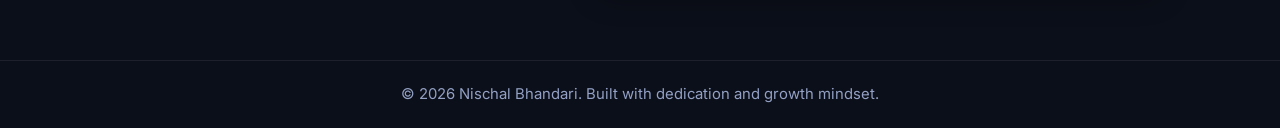
==== commit 750b0ce6: "Upgrade all project thumbnails to premium visual style" ====
--- a/index.html
+++ b/index.html
@@ -97,7 +97,27 @@
         <h2>Projects</h2>
         <div class="card-grid">
           <article class="card">
-            <div class="project-media project-media-gcp">
+            <div class="project-media">
+              <svg width="100%" height="200" viewBox="0 0 340 200" xmlns="http://www.w3.org/2000/svg" aria-label="GCP LLM project thumbnail">
+                <defs>
+                  <radialGradient id="gcpbgA" cx="50%" cy="50%" r="70%">
+                    <stop offset="0%" stop-color="#0a2a4a"/>
+                    <stop offset="100%" stop-color="#020b18"/>
+                  </radialGradient>
+                </defs>
+                <rect width="340" height="200" fill="url(#gcpbgA)"/>
+                <rect x="34" y="118" width="272" height="68" rx="6" fill="rgba(2,11,24,0.85)" stroke="rgba(55,138,221,0.3)" stroke-width="0.8"/>
+                <rect x="34" y="118" width="272" height="14" rx="6" fill="rgba(24,95,165,0.4)"/>
+                <circle cx="48" cy="125" r="3" fill="#E24B4A"/><circle cx="58" cy="125" r="3" fill="#EF9F27"/><circle cx="68" cy="125" r="3" fill="#639922"/>
+                <text x="44" y="146" font-size="7.5" fill="#5DCAA5" font-family="monospace">$ gcloud compute instances start llm-vm</text>
+                <text x="44" y="159" font-size="7.5" fill="#85B7EB" font-family="monospace">$ python3 run_model.py --model gemma-2b</text>
+                <rect x="94" y="50" width="52" height="30" rx="4" fill="rgba(12,68,124,0.7)" stroke="#378ADD" stroke-width="0.8"/>
+                <rect x="154" y="48" width="52" height="30" rx="4" fill="rgba(12,68,124,0.7)" stroke="#378ADD" stroke-width="0.8"/>
+                <rect x="214" y="52" width="52" height="30" rx="4" fill="rgba(12,68,124,0.7)" stroke="#378ADD" stroke-width="0.8"/>
+                <text x="120" y="67" text-anchor="middle" font-size="8" fill="#85B7EB" font-family="monospace">VM</text>
+                <text x="180" y="65" text-anchor="middle" font-size="8" fill="#85B7EB" font-family="monospace">LLM</text>
+                <text x="240" y="69" text-anchor="middle" font-size="8" fill="#85B7EB" font-family="monospace">API</text>
+              </svg>
               <div class="project-media-tools">
                 <span>GCP</span>
                 <span>VM</span>
@@ -126,7 +146,25 @@
             </div>
           </article>
           <article class="card">
-            <div class="project-media project-media-dvwa">
+            <div class="project-media">
+              <svg width="100%" height="200" viewBox="0 0 340 200" xmlns="http://www.w3.org/2000/svg" aria-label="DVWA project thumbnail">
+                <defs>
+                  <radialGradient id="dvwabgA" cx="30%" cy="40%" r="70%">
+                    <stop offset="0%" stop-color="#1a0505"/>
+                    <stop offset="100%" stop-color="#0a0000"/>
+                  </radialGradient>
+                </defs>
+                <rect width="340" height="200" fill="url(#dvwabgA)"/>
+                <path d="M170 20 L208 36 L208 75 Q208 106 170 118 Q132 106 132 75 L132 36 Z" fill="rgba(163,45,45,0.22)" stroke="#E24B4A" stroke-width="1.1"/>
+                <rect x="162" y="62" width="16" height="12" rx="2" fill="rgba(226,75,74,0.48)" stroke="#E24B4A" stroke-width="0.8"/>
+                <path d="M165 62 Q165 56 170 56 Q175 56 175 62" fill="none" stroke="#E24B4A" stroke-width="1.2"/>
+                <line x1="30" y1="64" x2="126" y2="76" stroke="rgba(226,75,74,0.6)" stroke-width="1.5" stroke-dasharray="4,3"/>
+                <line x1="30" y1="84" x2="126" y2="84" stroke="rgba(226,75,74,0.6)" stroke-width="1.5" stroke-dasharray="4,3"/>
+                <rect x="20" y="124" width="300" height="62" rx="5" fill="rgba(10,0,0,0.7)" stroke="rgba(226,75,74,0.25)" stroke-width="0.7"/>
+                <text x="28" y="138" font-size="7" fill="#E24B4A" font-family="monospace">[WARN] 192.168.1.105 - 5 failed attempts</text>
+                <text x="28" y="150" font-size="7" fill="#F09595" font-family="monospace">[BAN] 192.168.1.105 - IP blocked 10min</text>
+                <text x="28" y="162" font-size="7" fill="rgba(255,255,255,0.4)" font-family="monospace">Session lockout + log monitoring active</text>
+              </svg>
               <div class="project-media-tools">
                 <span>DVWA</span>
                 <span>Burp</span>
@@ -156,7 +194,28 @@
             </div>
           </article>
           <article class="card">
-            <div class="project-media project-media-zoo">
+            <div class="project-media">
+              <svg width="100%" height="200" viewBox="0 0 340 200" xmlns="http://www.w3.org/2000/svg" aria-label="3D Zoo project thumbnail">
+                <defs>
+                  <linearGradient id="skyZooA" x1="0" y1="0" x2="0" y2="1">
+                    <stop offset="0%" stop-color="#042C53"/>
+                    <stop offset="55%" stop-color="#185FA5"/>
+                    <stop offset="100%" stop-color="#1a3a07"/>
+                  </linearGradient>
+                </defs>
+                <rect width="340" height="200" fill="url(#skyZooA)"/>
+                <rect x="0" y="148" width="340" height="52" fill="#1a3a07"/>
+                <ellipse cx="170" cy="163" rx="32" ry="6" fill="rgba(0,0,0,0.3)"/>
+                <ellipse cx="175" cy="148" rx="34" ry="20" fill="#6B4F2A"/>
+                <ellipse cx="208" cy="140" rx="20" ry="16" fill="#6B4F2A"/>
+                <ellipse cx="225" cy="143" rx="10" ry="8" fill="#7A5C33"/>
+                <circle cx="215" cy="134" r="4" fill="#1a0e06"/>
+                <rect x="230" y="10" width="98" height="60" rx="5" fill="rgba(0,0,0,0.5)" stroke="rgba(99,153,34,0.4)" stroke-width="0.7"/>
+                <text x="238" y="23" font-size="7" fill="#C0DD97" font-family="monospace">SCENE STATS</text>
+                <text x="238" y="37" font-size="7" fill="rgba(255,255,255,0.6)" font-family="monospace">Objects: 24</text>
+                <text x="238" y="49" font-size="7" fill="rgba(255,255,255,0.6)" font-family="monospace">Animals: 8</text>
+                <text x="238" y="61" font-size="7" fill="#5DCAA5" font-family="monospace">Status: RUNNING</text>
+              </svg>
               <div class="project-media-tools">
                 <span>3D Scene</span>
                 <span>UI</span>
@@ -186,7 +245,43 @@
           </article>
           <article class="card">
             <div class="project-media">
-              <img src="assests/Screenshot%202026-05-08%20013609.png" alt="Fried Vibez website preview">
+              <svg width="100%" height="200" viewBox="0 0 340 200" xmlns="http://www.w3.org/2000/svg" aria-label="Fried Vibez project thumbnail">
+                <defs>
+                  <linearGradient id="restbg" x1="0" y1="0" x2="1" y2="1">
+                    <stop offset="0%" stop-color="#1a0800"/>
+                    <stop offset="100%" stop-color="#0d0400"/>
+                  </linearGradient>
+                </defs>
+                <rect width="340" height="200" fill="url(#restbg)"/>
+                <rect x="20" y="12" width="300" height="175" rx="8" fill="#1c0c04" stroke="rgba(240,153,123,0.2)" stroke-width="0.8"/>
+                <rect x="20" y="12" width="300" height="24" rx="8" fill="#2d1208"/>
+                <rect x="20" y="24" width="300" height="12" fill="#2d1208"/>
+                <circle cx="34" cy="24" r="4" fill="#E24B4A"/>
+                <circle cx="46" cy="24" r="4" fill="#EF9F27"/>
+                <circle cx="58" cy="24" r="4" fill="#639922"/>
+                <rect x="75" y="18" width="180" height="12" rx="6" fill="rgba(255,255,255,0.06)"/>
+                <text x="165" y="27" text-anchor="middle" font-size="6.5" fill="rgba(255,255,255,0.3)" font-family="monospace">friedvibez.com.au</text>
+                <rect x="20" y="36" width="300" height="18" fill="#250e04"/>
+                <text x="38" y="48" font-size="7.5" fill="#F5C4B3" font-weight="700">🔥 Fried Vibez</text>
+                <text x="198" y="48" font-size="6.5" fill="rgba(255,255,255,0.45)">Menu</text>
+                <text x="228" y="48" font-size="6.5" fill="rgba(255,255,255,0.45)">Story</text>
+                <text x="256" y="48" font-size="6.5" fill="rgba(255,255,255,0.45)">Find Us</text>
+                <rect x="20" y="54" width="300" height="65" fill="#3d1505"/>
+                <text x="66" y="74" font-size="10" fill="#FFD726" font-weight="700">FRIED</text>
+                <text x="66" y="91" font-size="16" fill="#E8211A" font-weight="800">VIBEZ</text>
+                <text x="66" y="104" font-size="7.5" fill="#F5C4B3">Hot. Bold. Loaded.</text>
+                <rect x="66" y="108" width="55" height="10" rx="5" fill="#E8211A"/>
+                <text x="93" y="115" text-anchor="middle" font-size="6" fill="#fff">ORDER NOW</text>
+                <rect x="28" y="126" width="90" height="52" rx="5" fill="#2a0e04" stroke="rgba(240,153,123,0.15)" stroke-width="0.5"/>
+                <rect x="125" y="126" width="90" height="52" rx="5" fill="#2a0e04" stroke="rgba(240,153,123,0.15)" stroke-width="0.5"/>
+                <rect x="222" y="126" width="90" height="52" rx="5" fill="#2a0e04" stroke="rgba(240,153,123,0.15)" stroke-width="0.5"/>
+                <rect x="35" y="133" width="76" height="8" rx="3" fill="#ff2d2d"/>
+                <rect x="132" y="133" width="76" height="8" rx="3" fill="#ff2d2d"/>
+                <rect x="229" y="133" width="76" height="8" rx="3" fill="#ff2d2d"/>
+                <text x="74" y="160" text-anchor="middle" font-size="7" fill="#F5C4B3">Nash Box</text>
+                <text x="171" y="160" text-anchor="middle" font-size="7" fill="#F5C4B3">Fire Burger</text>
+                <text x="268" y="160" text-anchor="middle" font-size="7" fill="#F5C4B3">Loaded Fries</text>
+              </svg>
               <div class="project-media-tools">
                 <span>HTML</span>
                 <span>CSS</span>
--- a/style.css
+++ b/style.css
@@ -282,6 +282,12 @@
   display: block;
 }
 
+.project-media svg {
+  width: 100%;
+  height: 100%;
+  display: block;
+}
+
 .project-media-gcp::before,
 .project-media-dvwa::before {
   content: "";
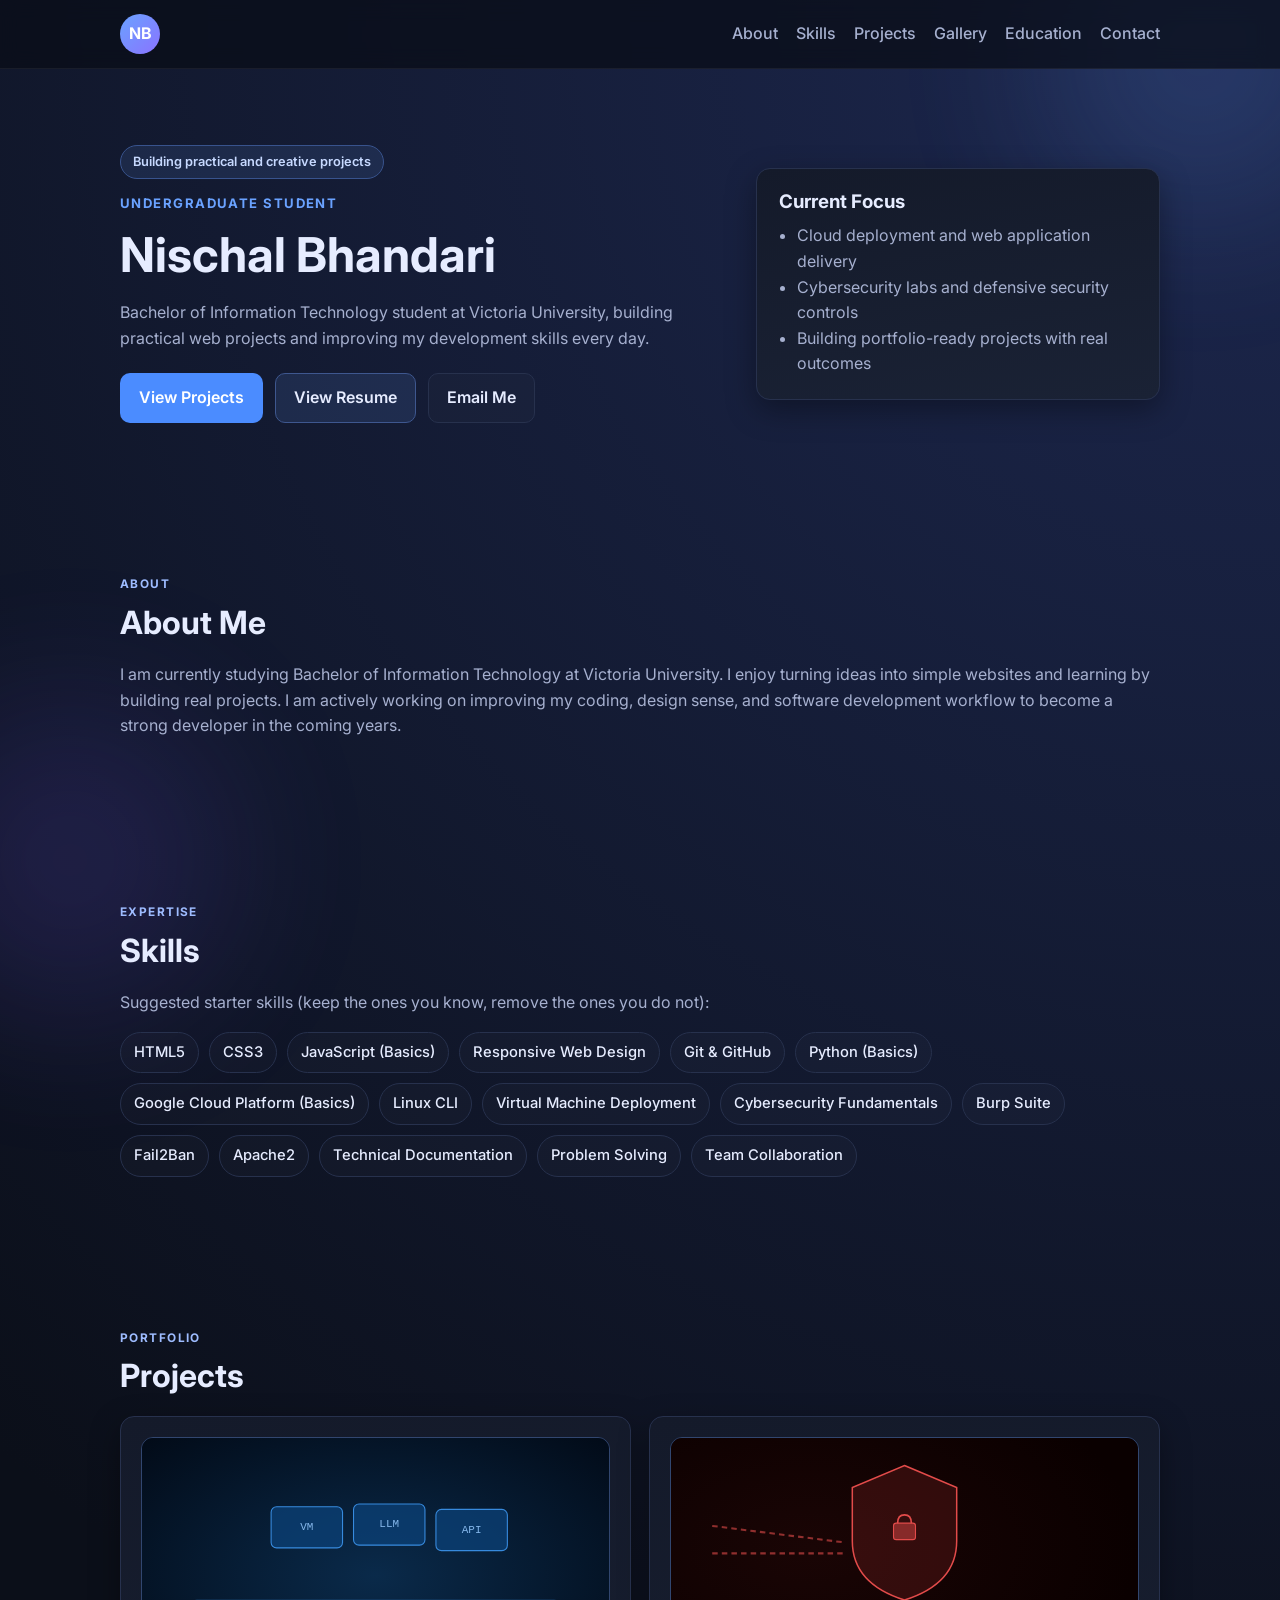
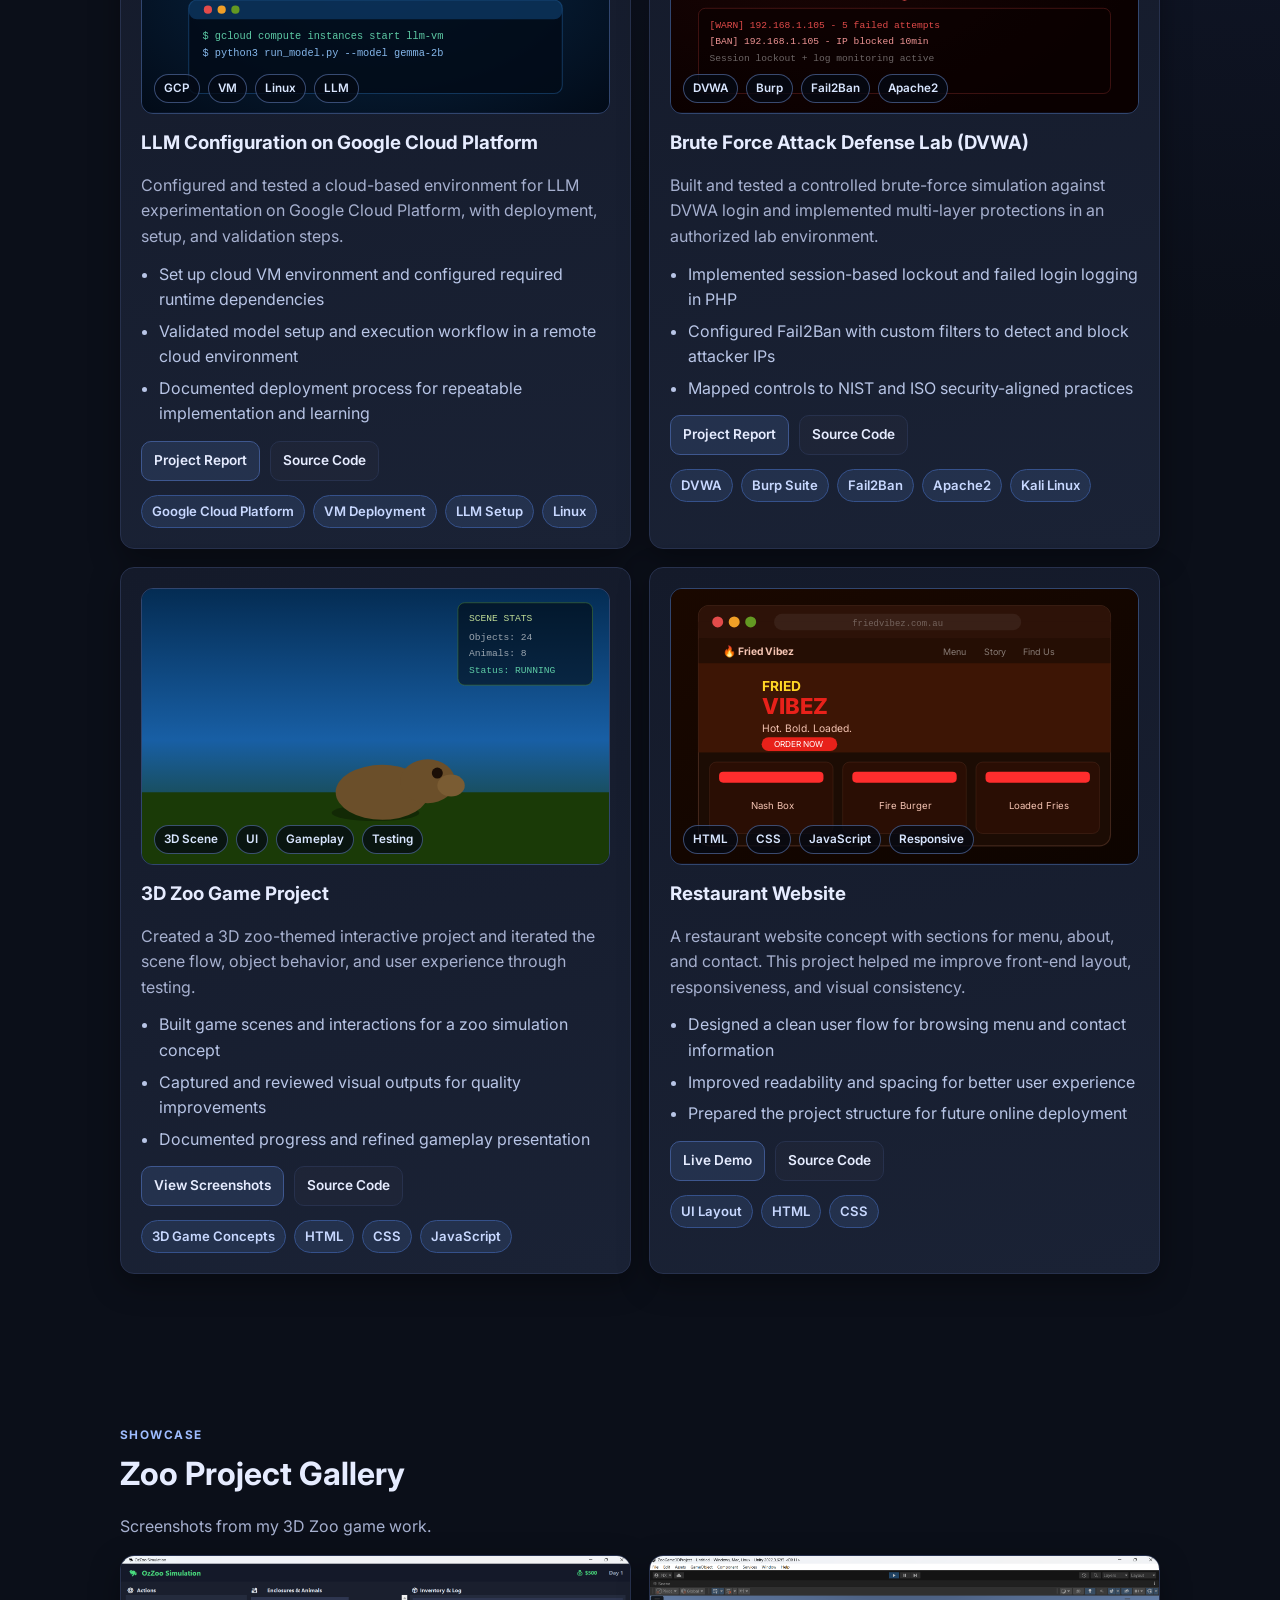
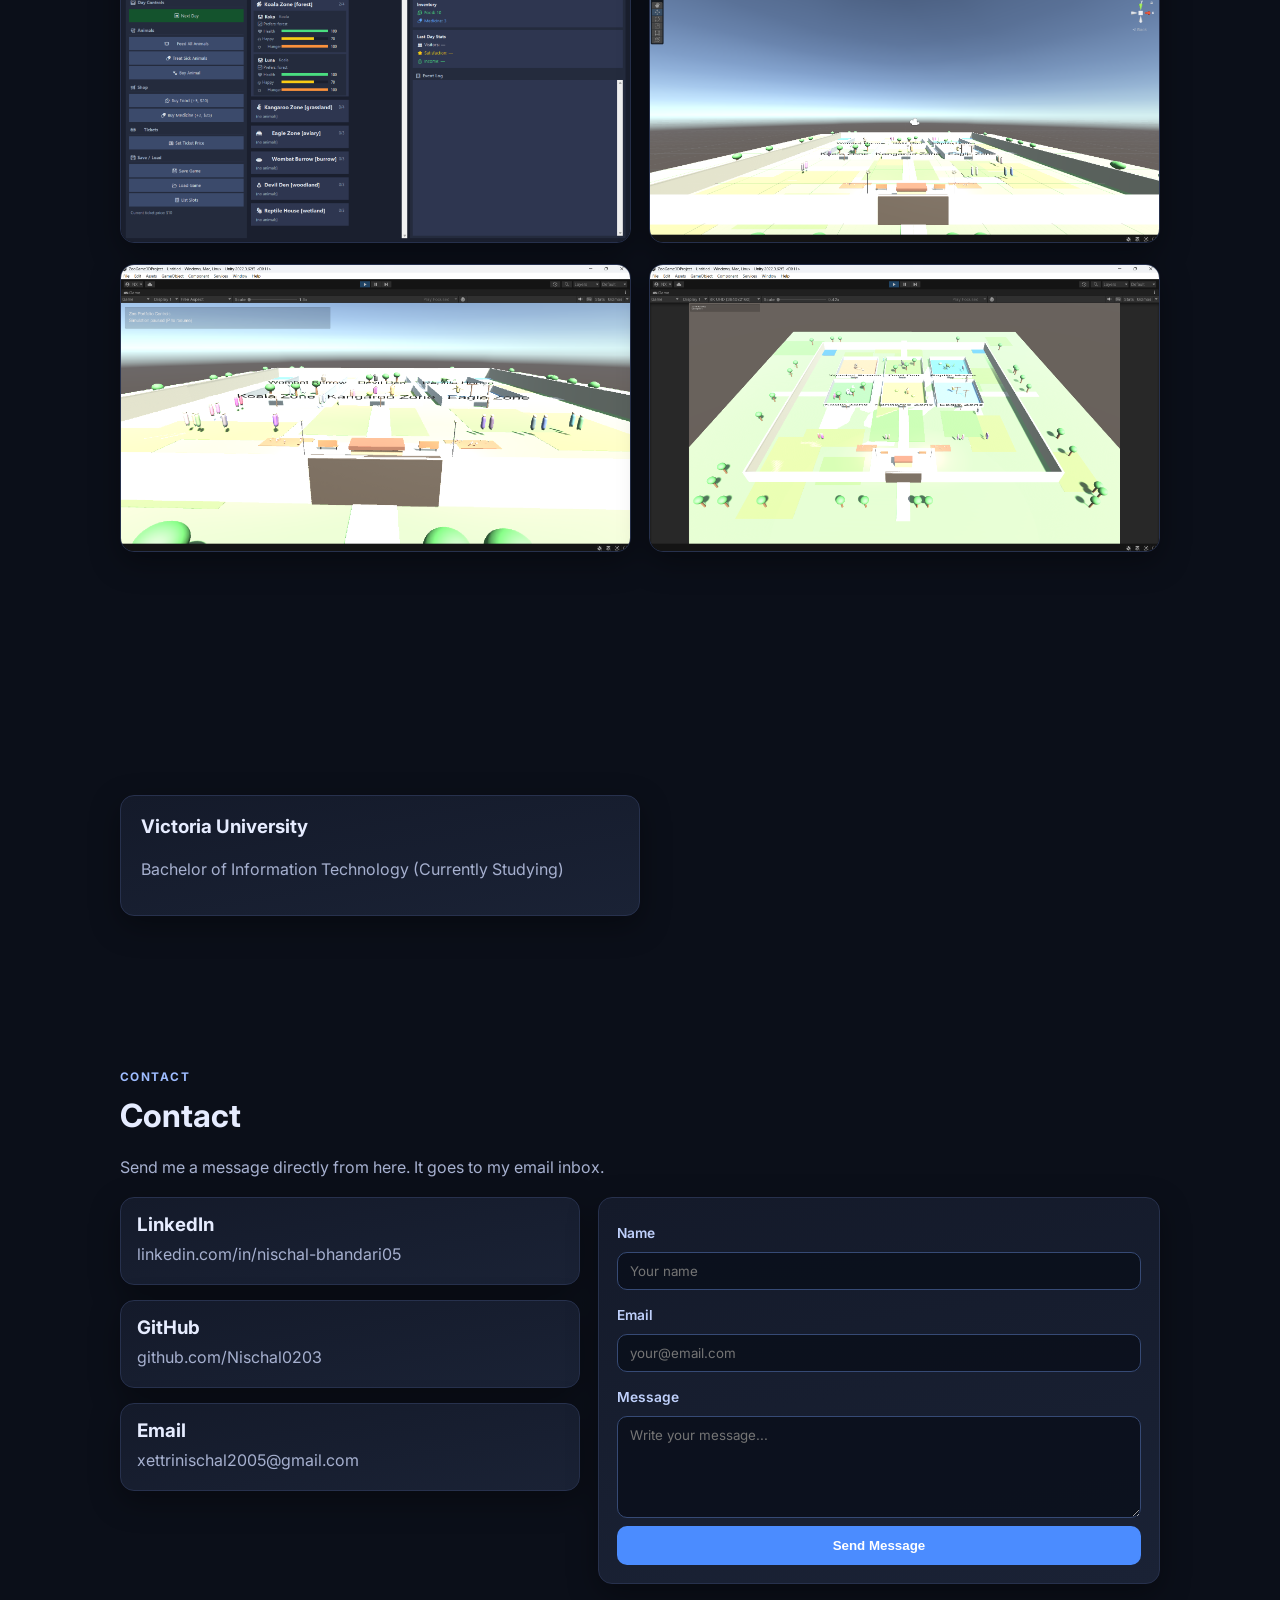
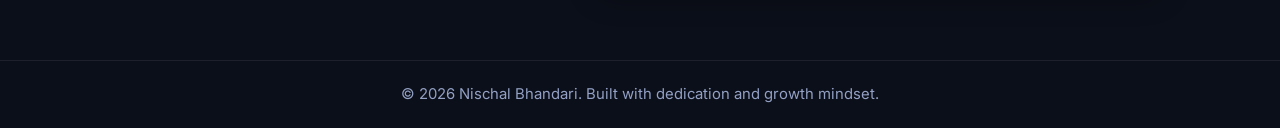
==== commit 188ec6cf: "Fix LLM report path and separate Fried Vibez demo vs source links" ====
--- a/index.html
+++ b/index.html
@@ -135,7 +135,7 @@
               <li>Documented deployment process for repeatable implementation and learning</li>
             </ul>
             <div class="project-actions">
-              <a class="btn secondary project-btn" href="assests/LLM%20in%20Google%20Cloud.docx" target="_blank" rel="noreferrer">Project Report</a>
+              <a class="btn secondary project-btn" href="assests/VM%20deployment.docx" target="_blank" rel="noreferrer" download="VM-deployment-LLM-report.docx">Project Report</a>
               <a class="btn ghost project-btn" href="https://github.com/Nischal0203" target="_blank" rel="noreferrer">Source Code</a>
             </div>
             <div class="tech-tags">
@@ -299,8 +299,8 @@
               <li>Prepared the project structure for future online deployment</li>
             </ul>
             <div class="project-actions">
-              <a class="btn secondary project-btn" href="website%20for%20fried%20vibez/index.html" target="_blank" rel="noreferrer">Live Demo</a>
-              <a class="btn ghost project-btn" href="website%20for%20fried%20vibez/index.html" target="_blank" rel="noreferrer">Source Code</a>
+              <a class="btn secondary project-btn" href="https://nischal0203.github.io/nischal-portfolio/website%20for%20fried%20vibez/index.html" target="_blank" rel="noreferrer">Live Demo</a>
+              <a class="btn ghost project-btn" href="https://github.com/Nischal0203/nischal-portfolio/tree/main/website%20for%20fried%20vibez" target="_blank" rel="noreferrer">Source Code</a>
             </div>
             <div class="tech-tags">
               <span>UI Layout</span>
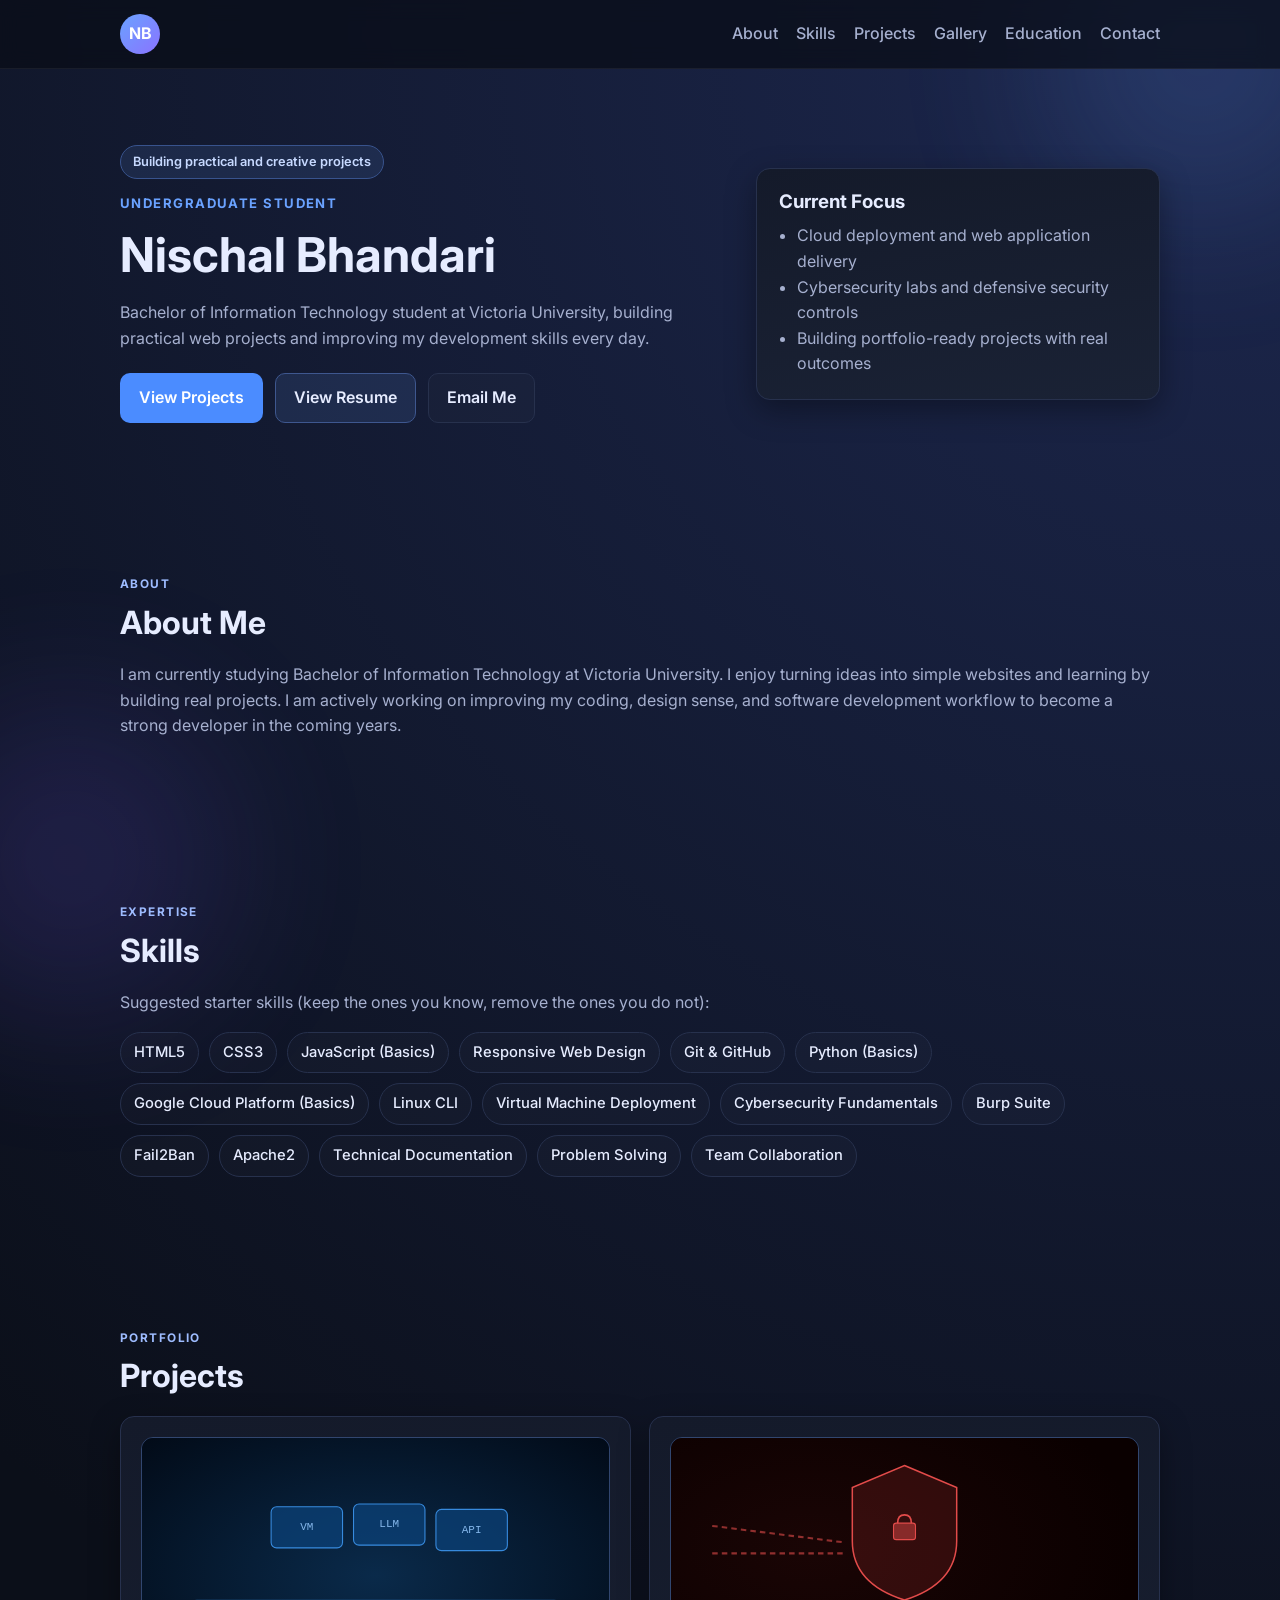
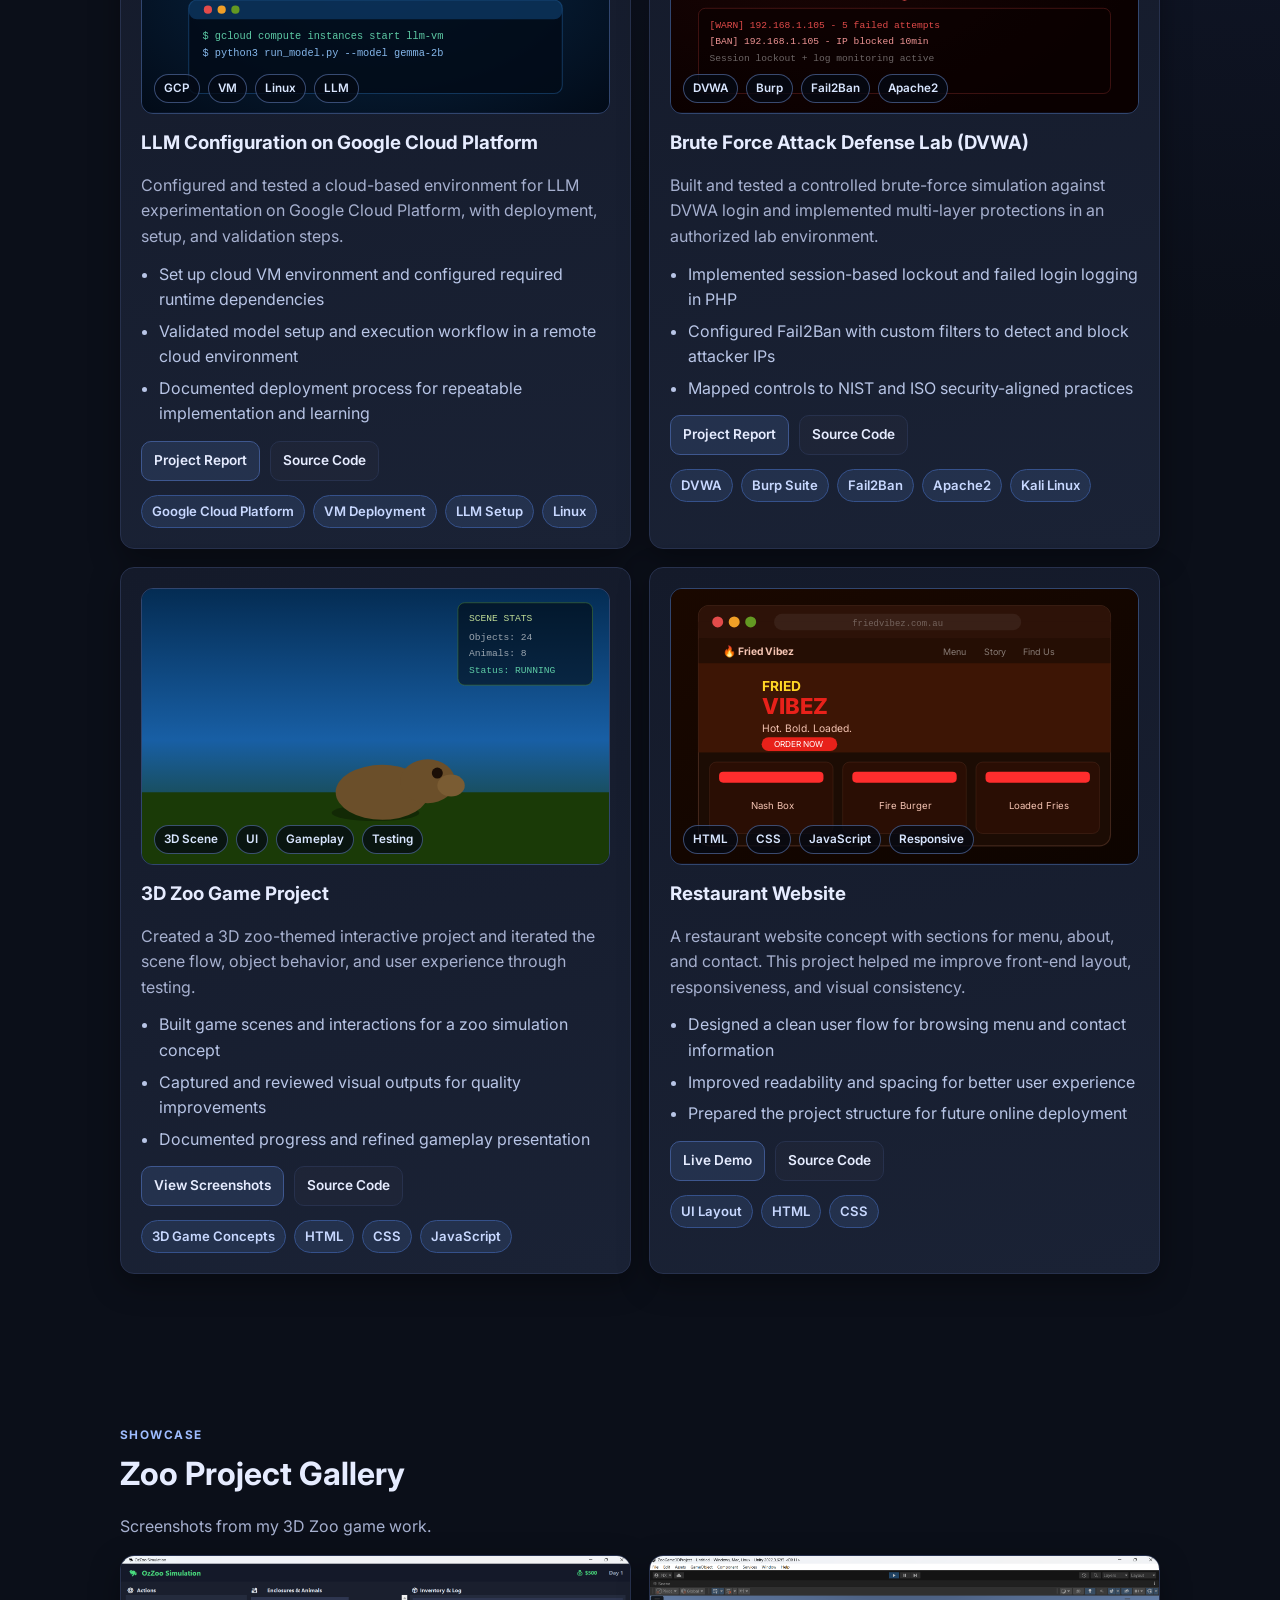
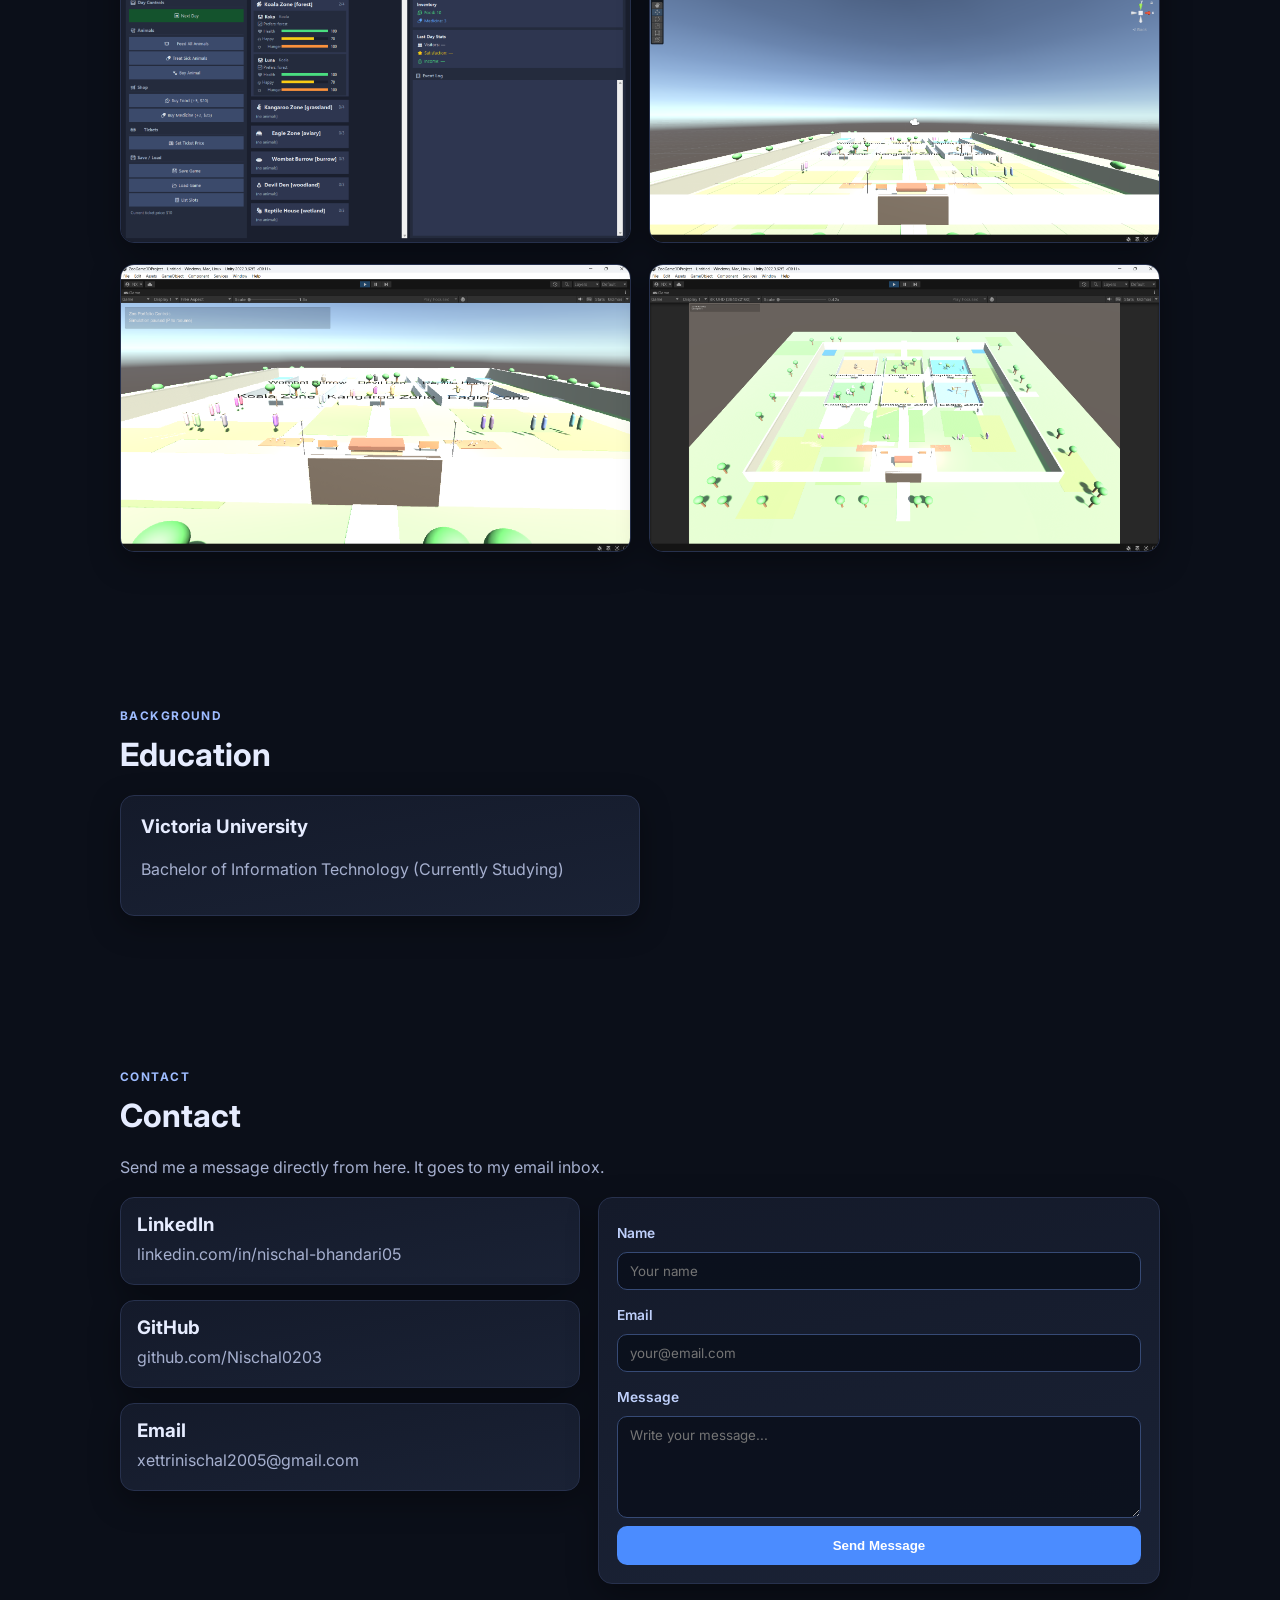
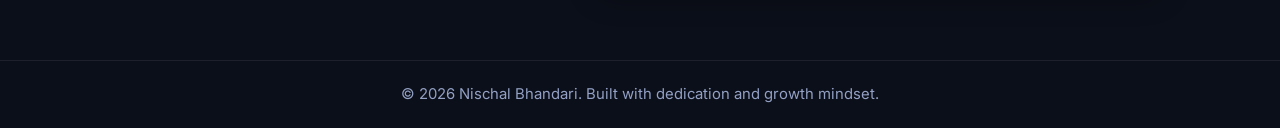
==== commit 5d099bde: "Update portfolio resume to latest PDF" ====
--- a/index.html
+++ b/index.html
@@ -40,7 +40,7 @@
           </p>
           <div class="cta-group">
             <a class="btn primary" href="#projects">View Projects</a>
-            <a class="btn secondary" href="assests/Nischal%20resume.pdf" target="_blank" rel="noreferrer">View Resume</a>
+            <a class="btn secondary" href="assests/Nischal%20Bhandari%20Resume.pdf" target="_blank" rel="noreferrer">View Resume</a>
             <a class="btn ghost" href="mailto:xettrinischal2005@gmail.com">Email Me</a>
           </div>
         </div>
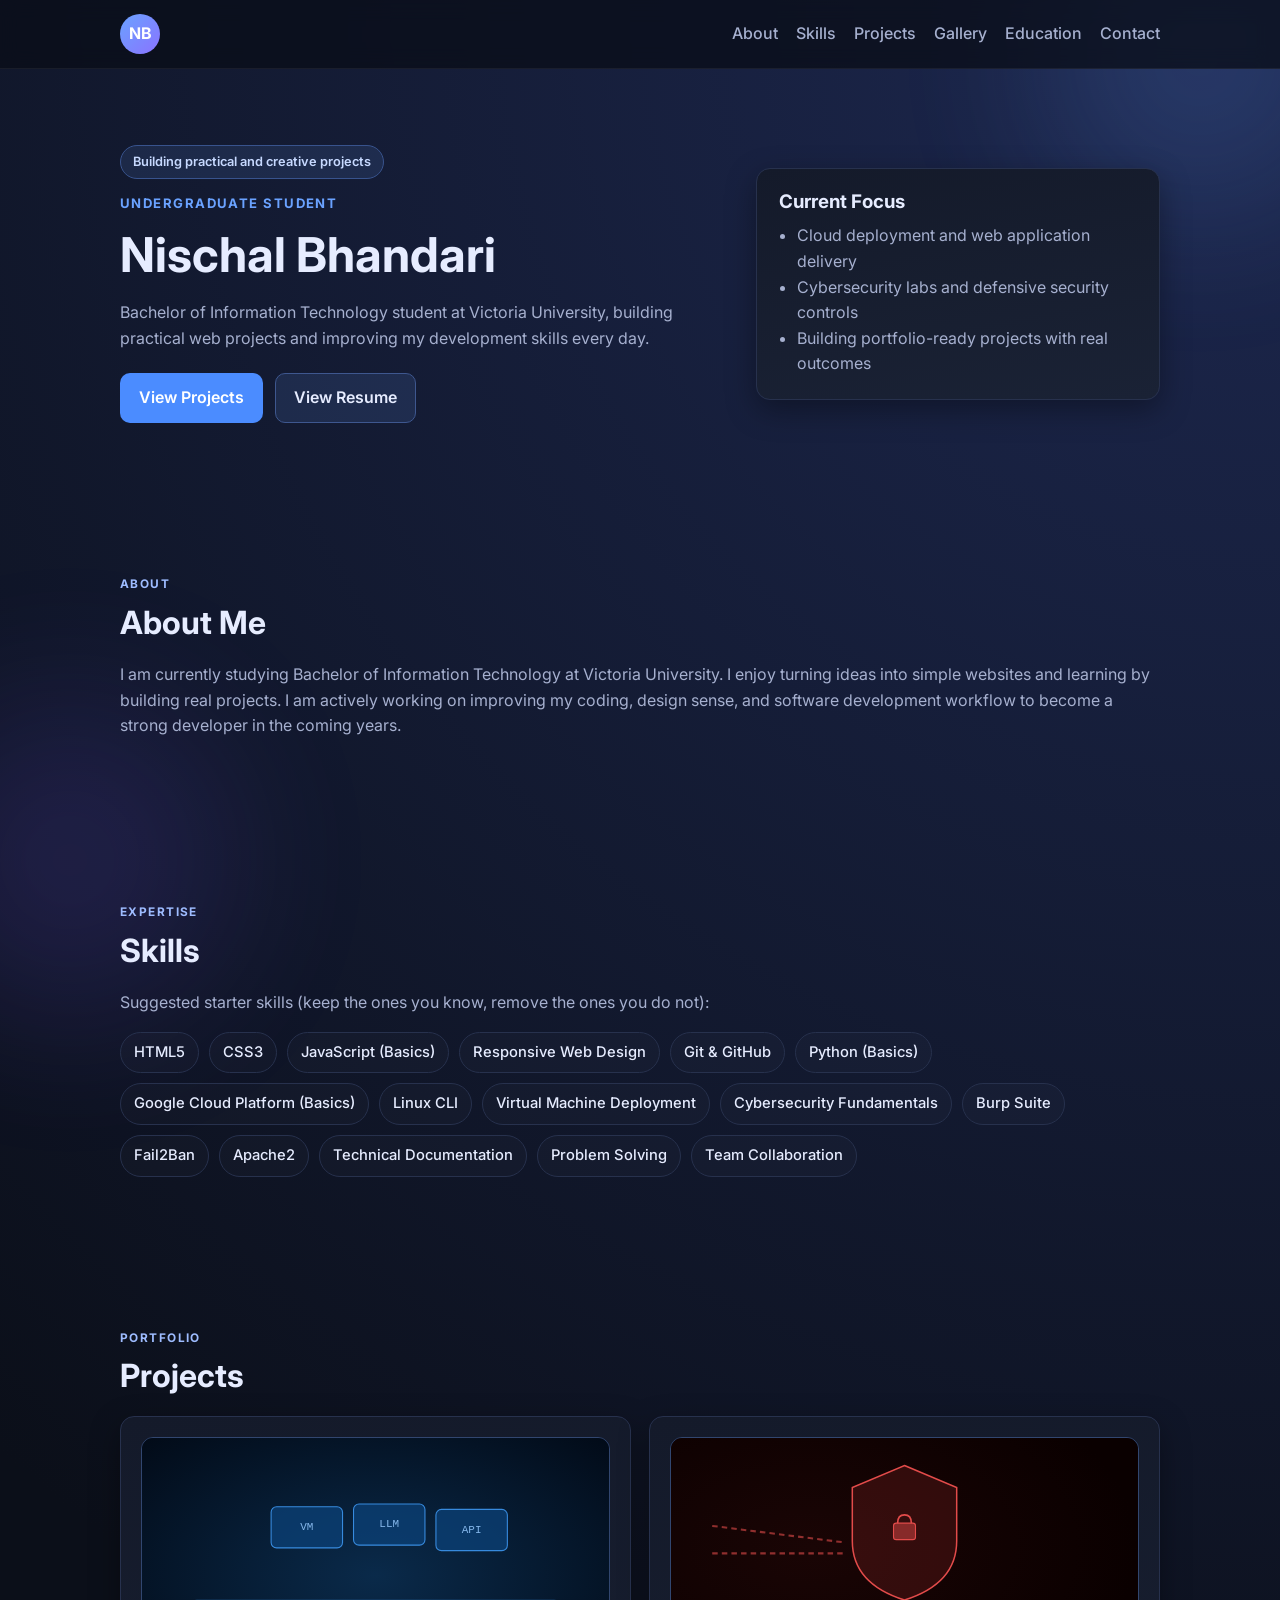
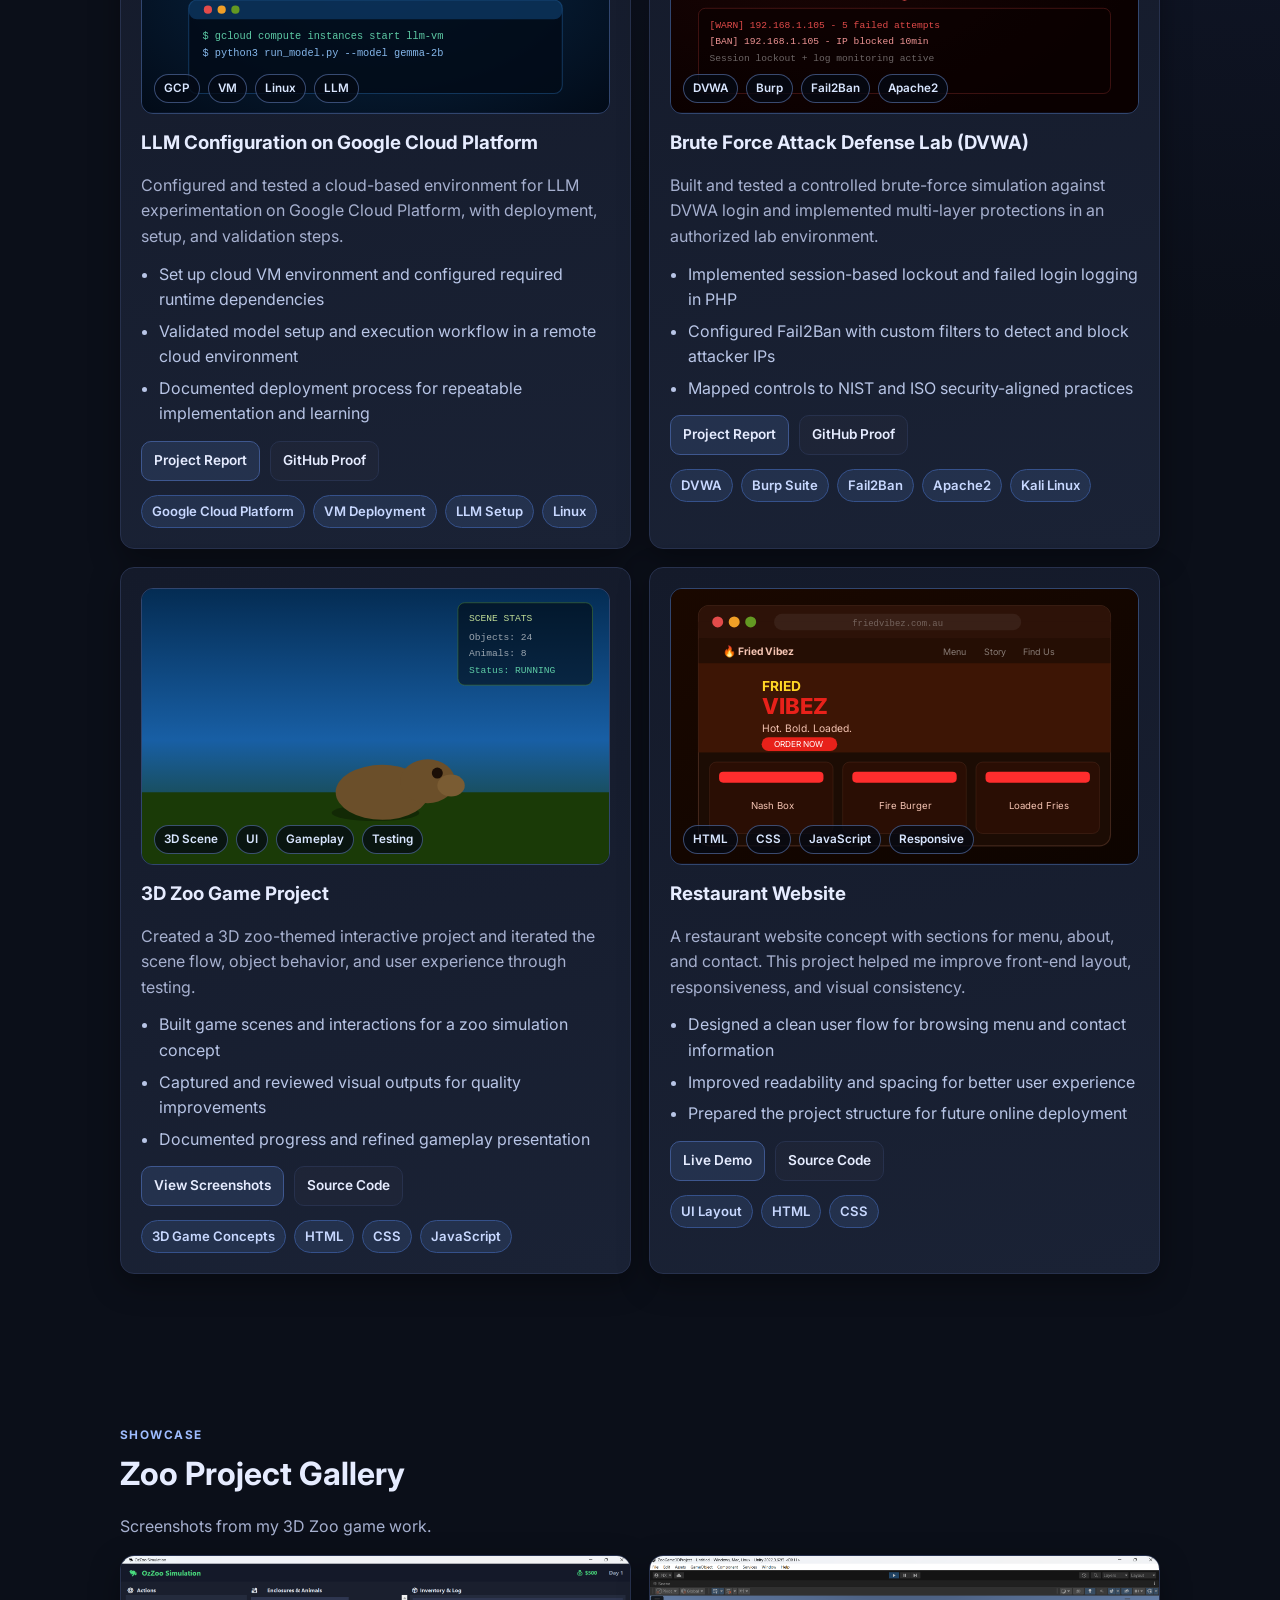
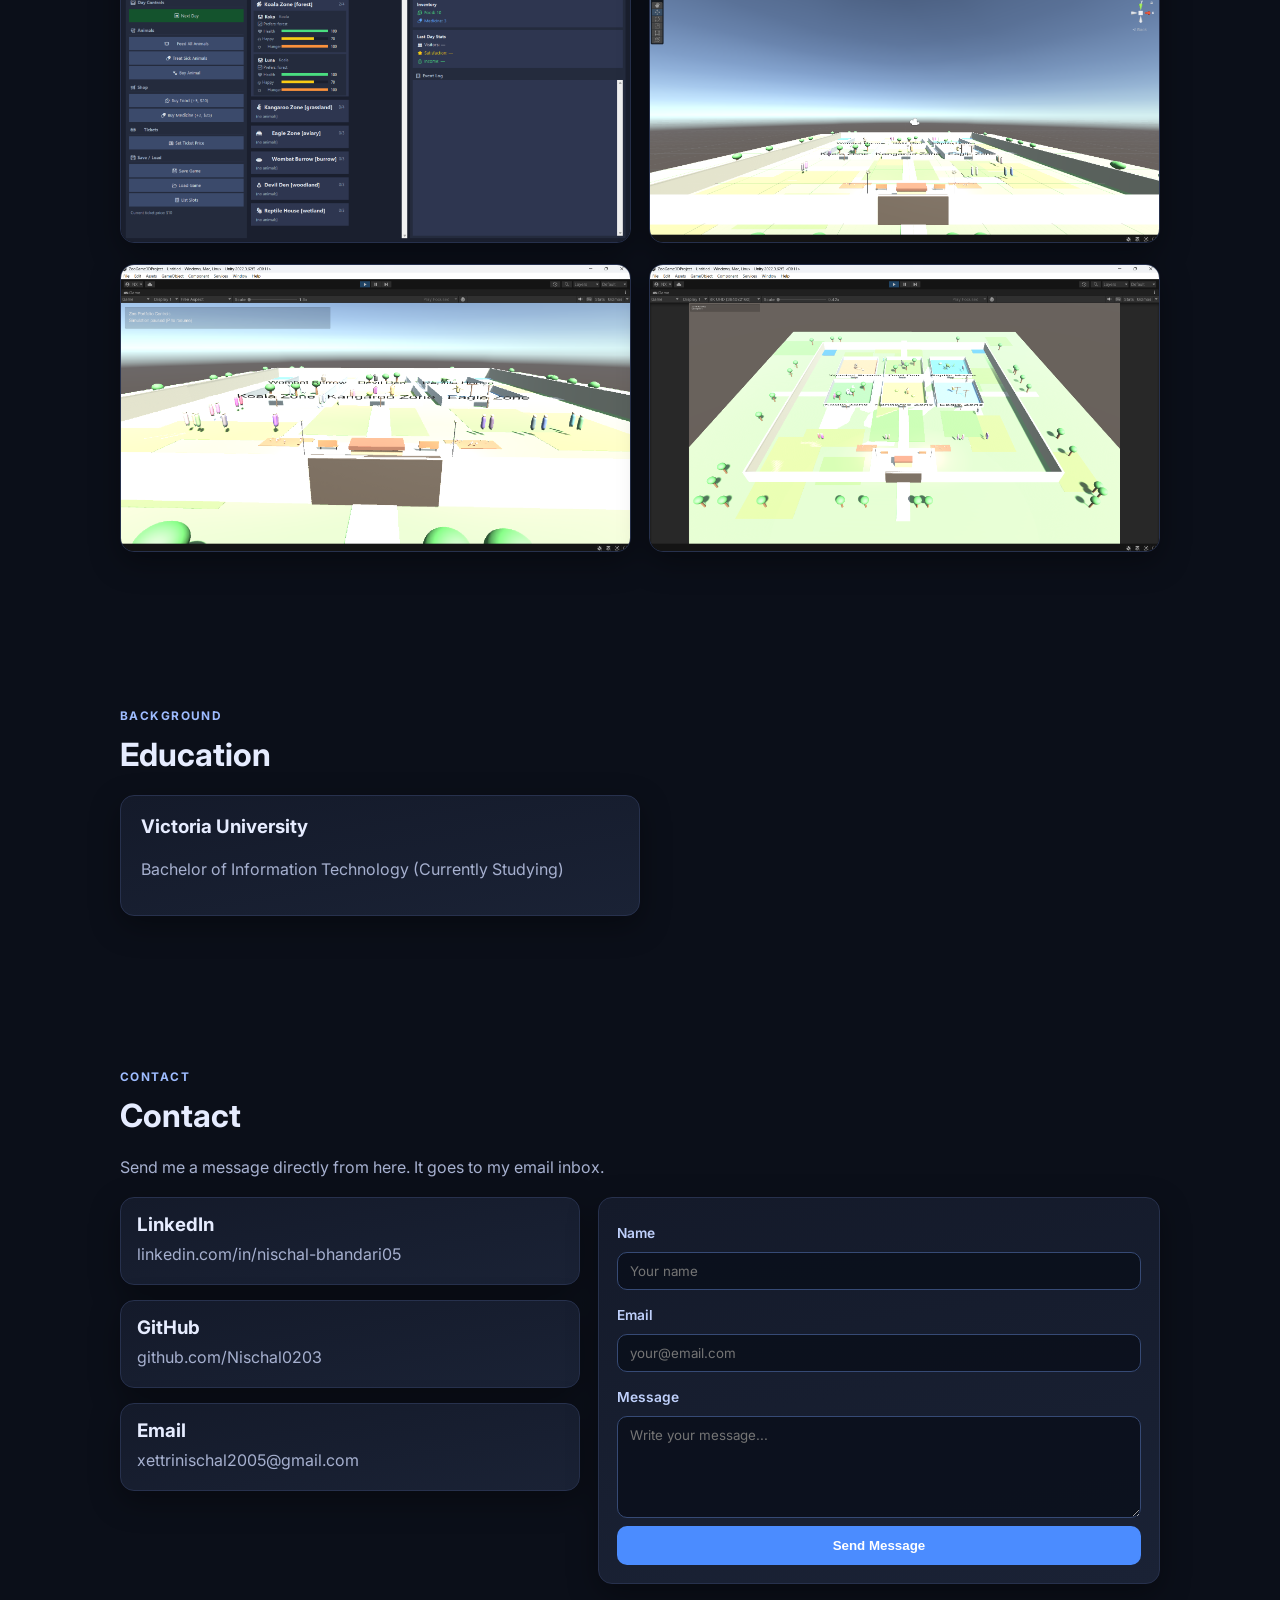
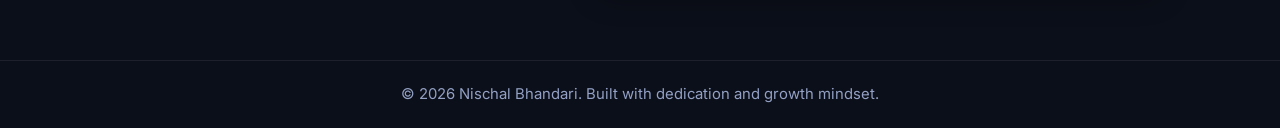
==== commit 1344a6e4: "Add real GitHub proof/source links for all projects" ====
--- a/index.html
+++ b/index.html
@@ -41,7 +41,6 @@
           <div class="cta-group">
             <a class="btn primary" href="#projects">View Projects</a>
             <a class="btn secondary" href="assests/Nischal%20Bhandari%20Resume.pdf" target="_blank" rel="noreferrer">View Resume</a>
-            <a class="btn ghost" href="mailto:xettrinischal2005@gmail.com">Email Me</a>
           </div>
         </div>
         <div class="hero-card">
@@ -136,7 +135,7 @@
             </ul>
             <div class="project-actions">
               <a class="btn secondary project-btn" href="assests/VM%20deployment.docx" target="_blank" rel="noreferrer" download="VM-deployment-LLM-report.docx">Project Report</a>
-              <a class="btn ghost project-btn" href="https://github.com/Nischal0203" target="_blank" rel="noreferrer">Source Code</a>
+              <a class="btn ghost project-btn" href="https://github.com/Nischal0203/nischal-portfolio/blob/main/assests/VM%20deployment.docx" target="_blank" rel="noreferrer">GitHub Proof</a>
             </div>
             <div class="tech-tags">
               <span>Google Cloud Platform</span>
@@ -183,7 +182,7 @@
             </ul>
             <div class="project-actions">
               <a class="btn secondary project-btn" href="assests/Brute%20force%20attack.docx" target="_blank" rel="noreferrer">Project Report</a>
-              <a class="btn ghost project-btn" href="https://github.com/Nischal0203" target="_blank" rel="noreferrer">Source Code</a>
+              <a class="btn ghost project-btn" href="https://github.com/Nischal0203/nischal-portfolio/blob/main/assests/Brute%20force%20attack.docx" target="_blank" rel="noreferrer">GitHub Proof</a>
             </div>
             <div class="tech-tags">
               <span>DVWA</span>
@@ -234,7 +233,7 @@
             </ul>
             <div class="project-actions">
               <a class="btn secondary project-btn" href="#gallery">View Screenshots</a>
-              <a class="btn ghost project-btn" href="https://github.com/Nischal0203" target="_blank" rel="noreferrer">Source Code</a>
+              <a class="btn ghost project-btn" href="https://github.com/Nischal0203/Zoo-Game-Management" target="_blank" rel="noreferrer">Source Code</a>
             </div>
             <div class="tech-tags">
               <span>3D Game Concepts</span>
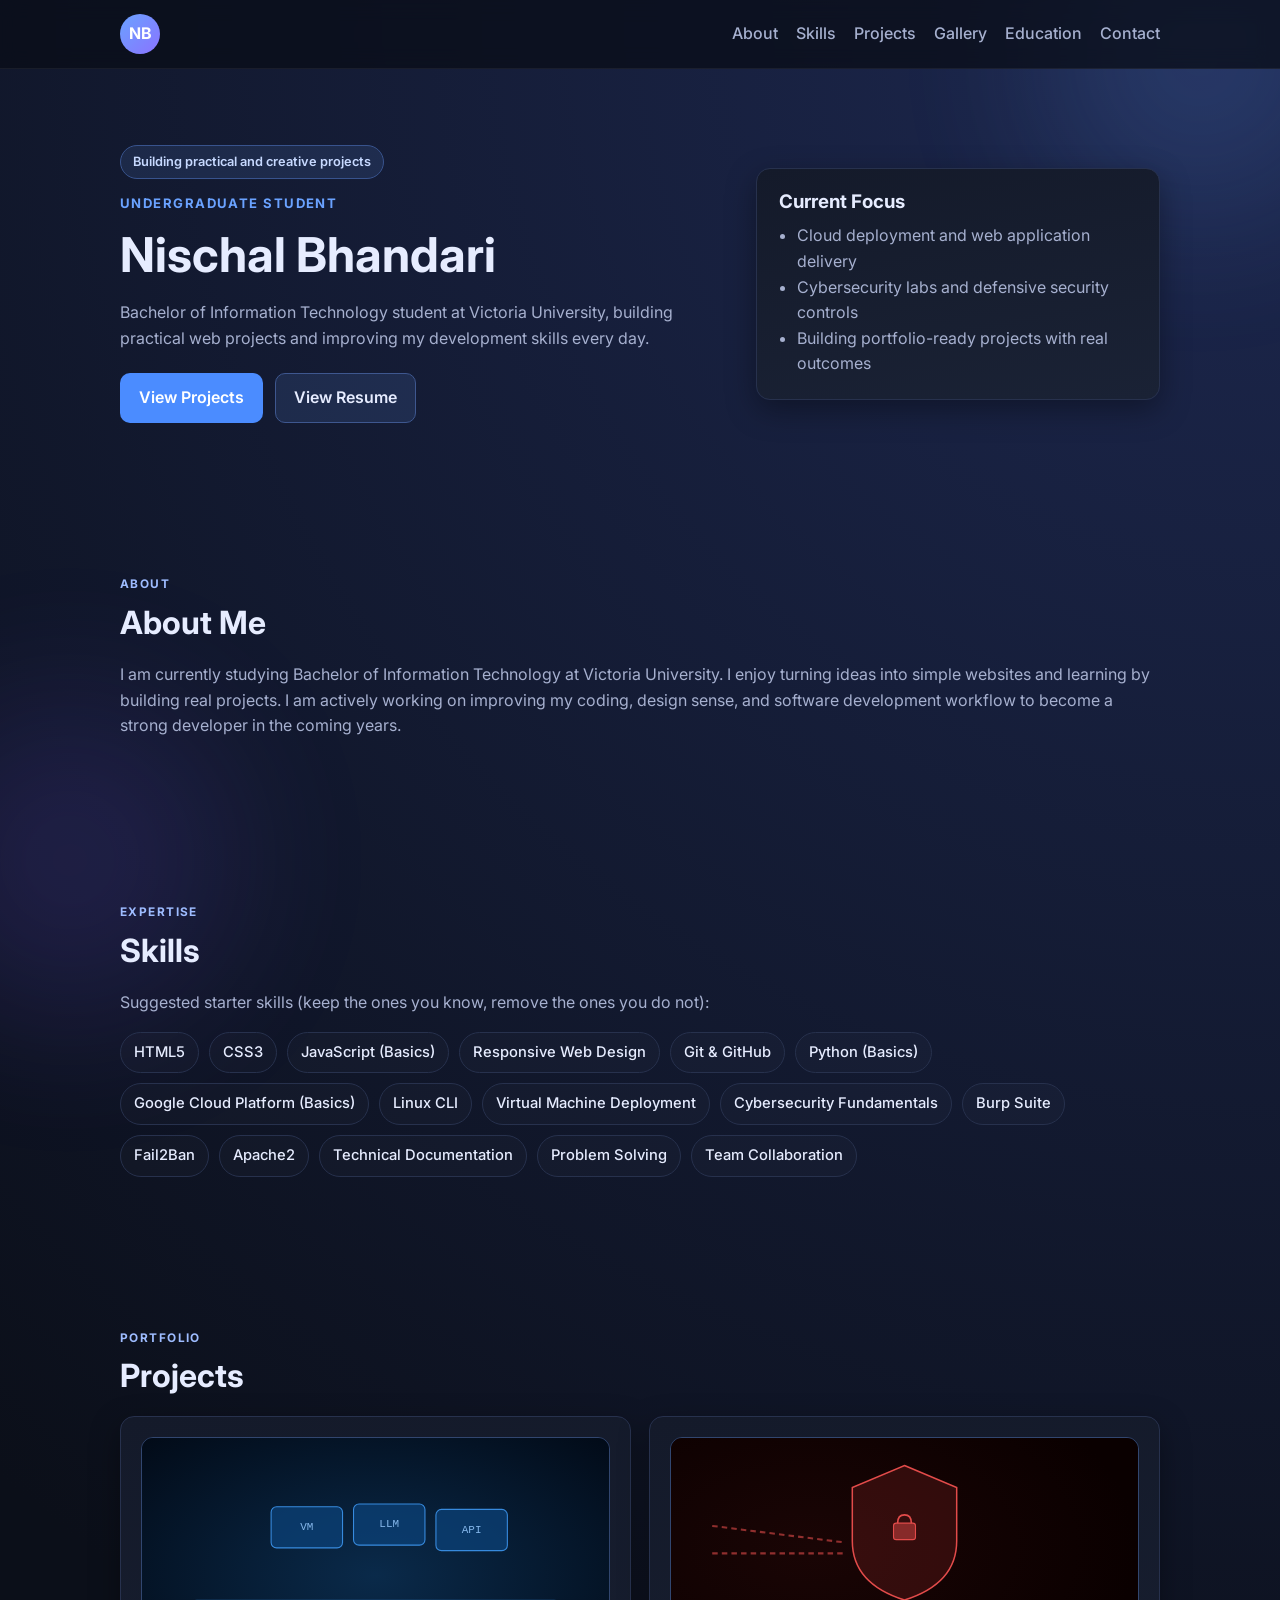
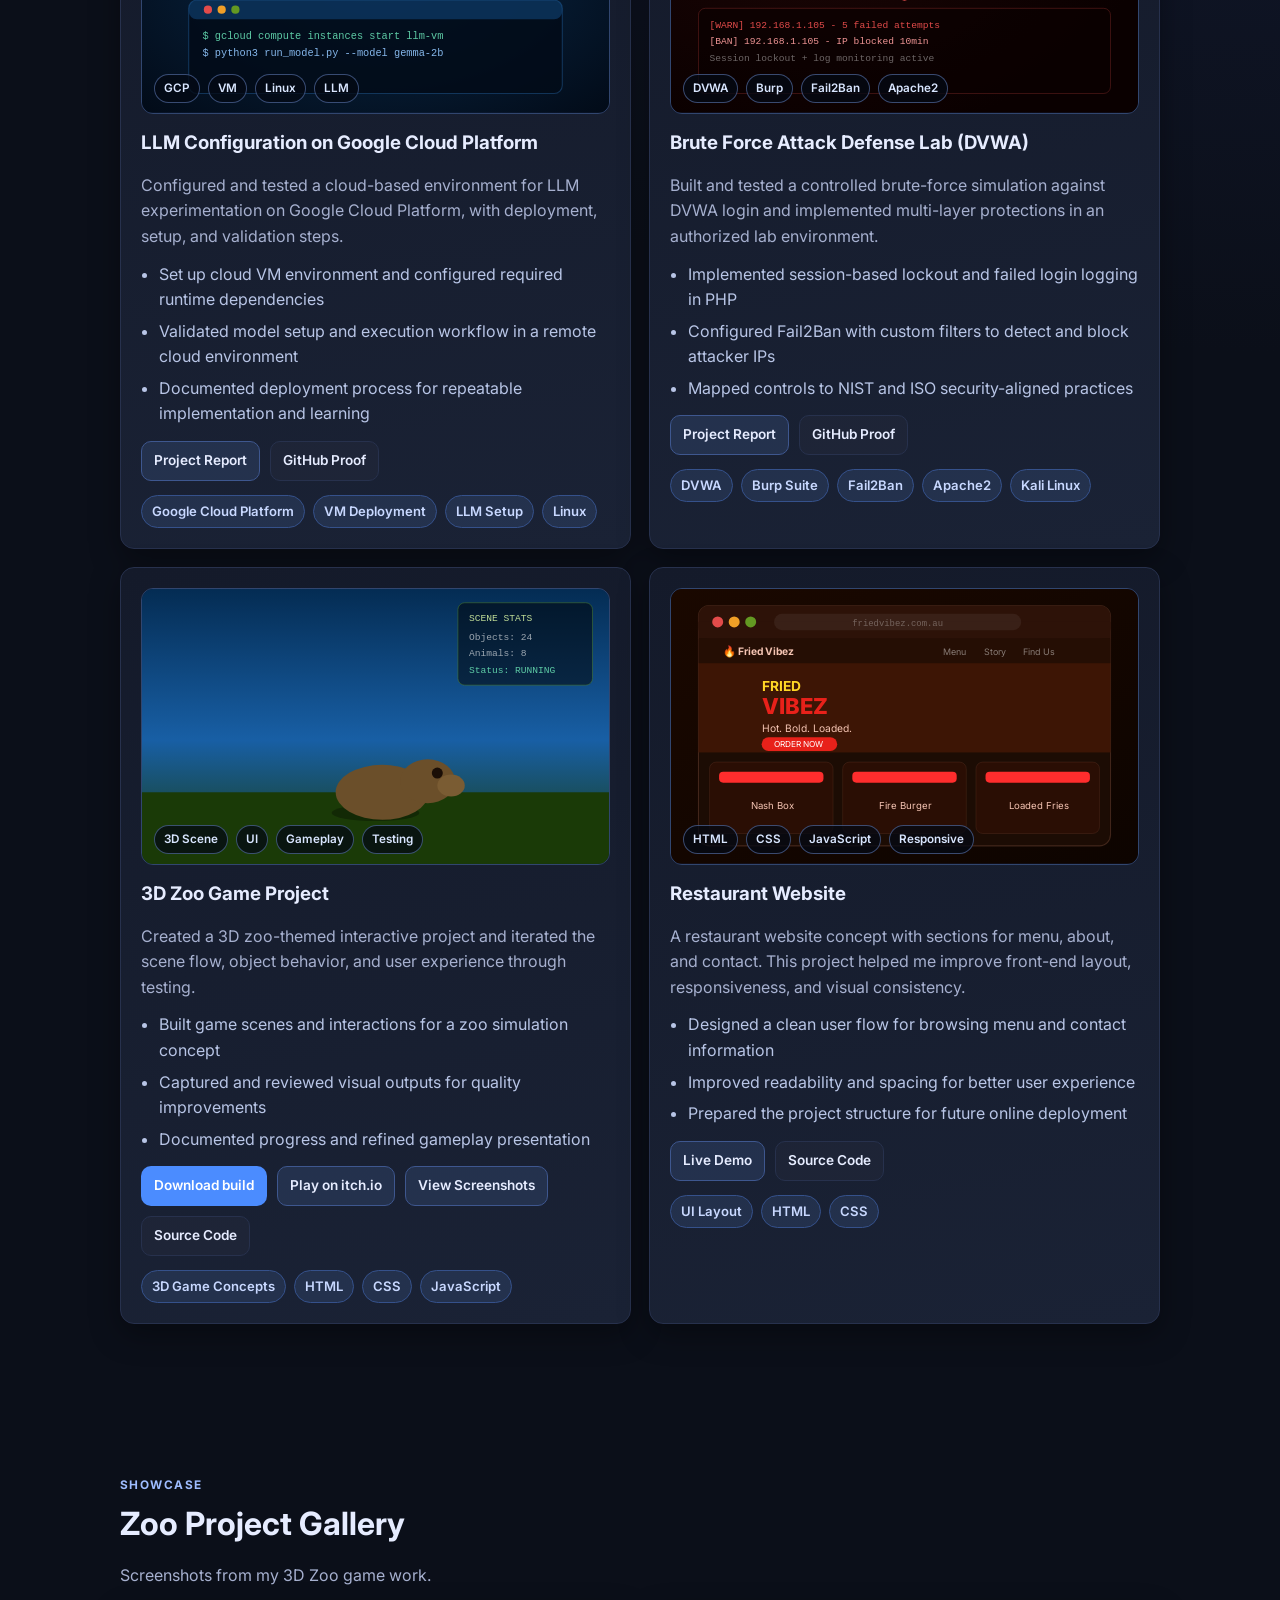
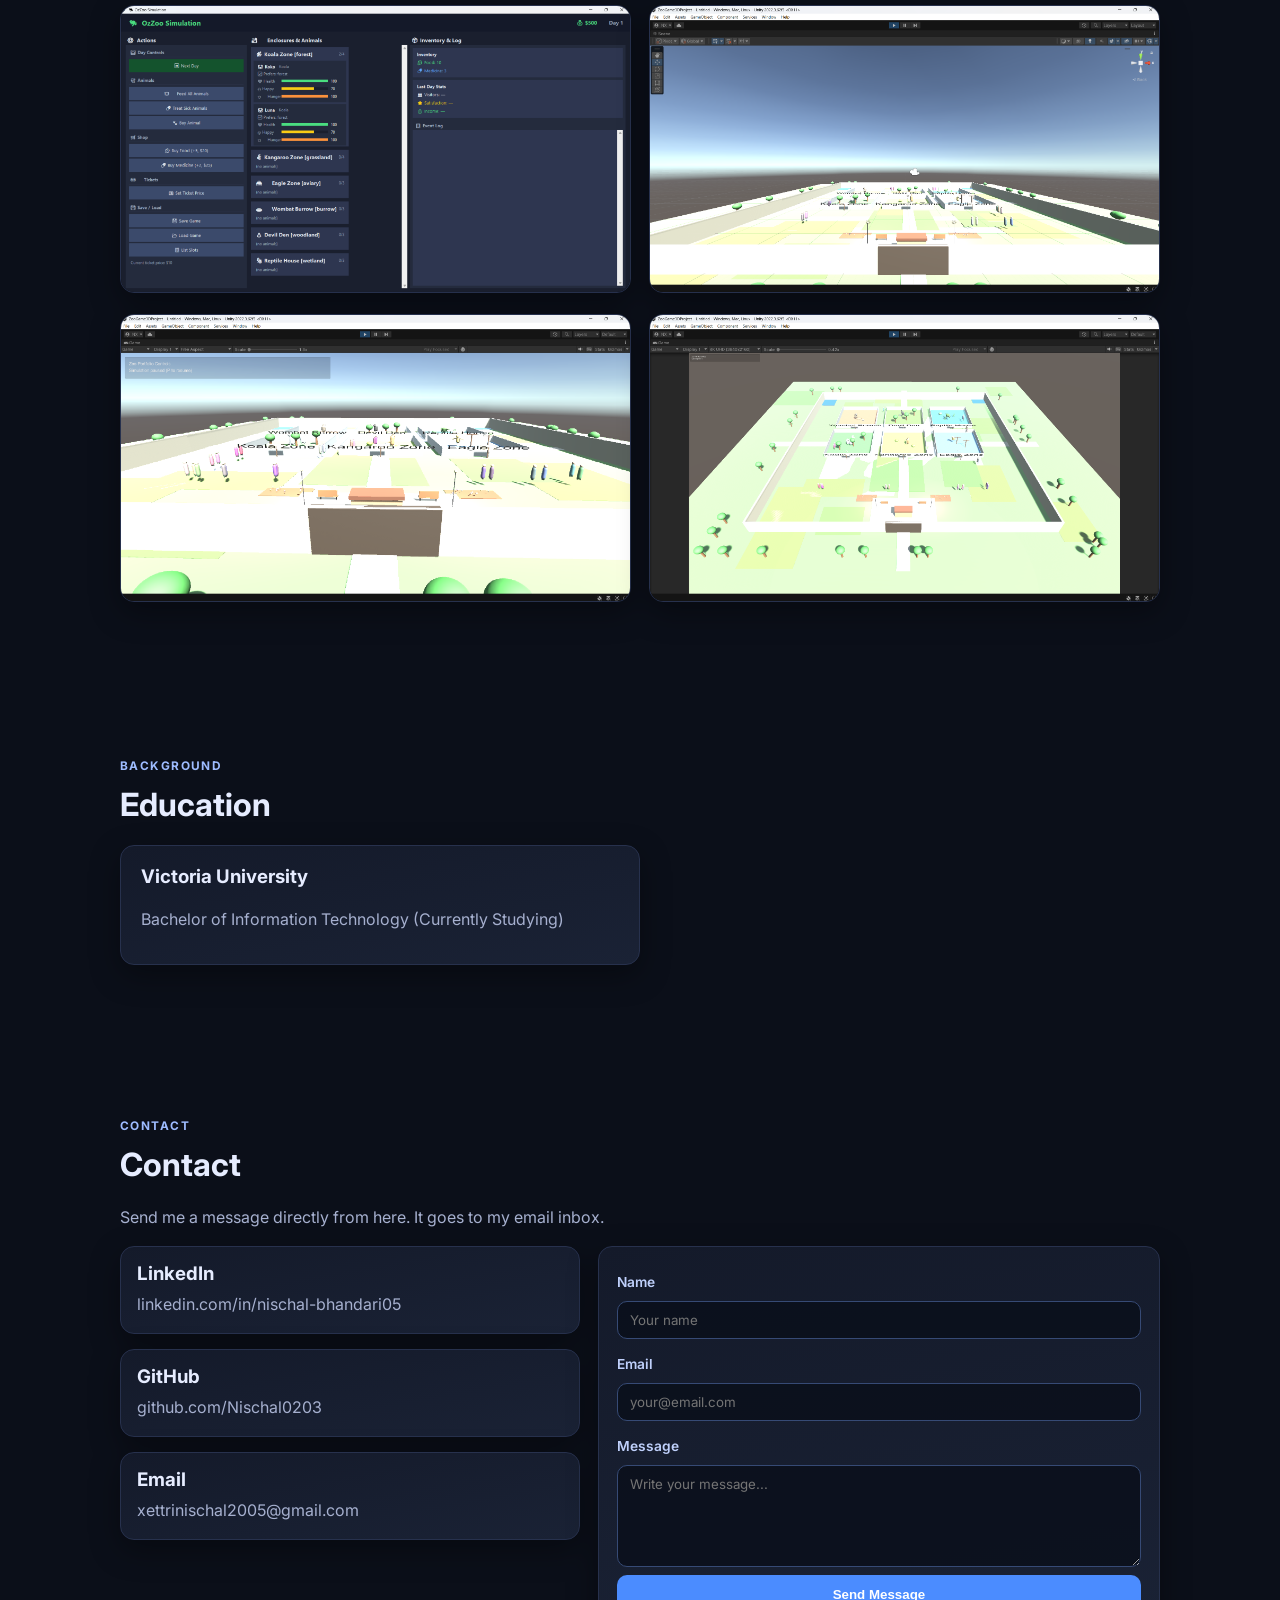
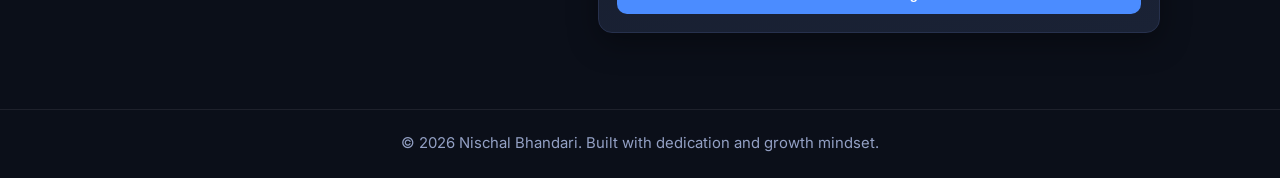
==== commit 98374e2b: "3D Zoo card: add Download build and itch.io links" ====
--- a/index.html
+++ b/index.html
@@ -232,6 +232,8 @@
               <li>Documented progress and refined gameplay presentation</li>
             </ul>
             <div class="project-actions">
+              <a class="btn primary project-btn" href="https://github.com/Nischal0203/Zoo-Game-Management/releases/latest" target="_blank" rel="noreferrer">Download build</a>
+              <a class="btn secondary project-btn" href="https://nischal0203.itch.io/" target="_blank" rel="noreferrer" title="Update this href to your game page after you publish on itch.io">Play on itch.io</a>
               <a class="btn secondary project-btn" href="#gallery">View Screenshots</a>
               <a class="btn ghost project-btn" href="https://github.com/Nischal0203/Zoo-Game-Management" target="_blank" rel="noreferrer">Source Code</a>
             </div>
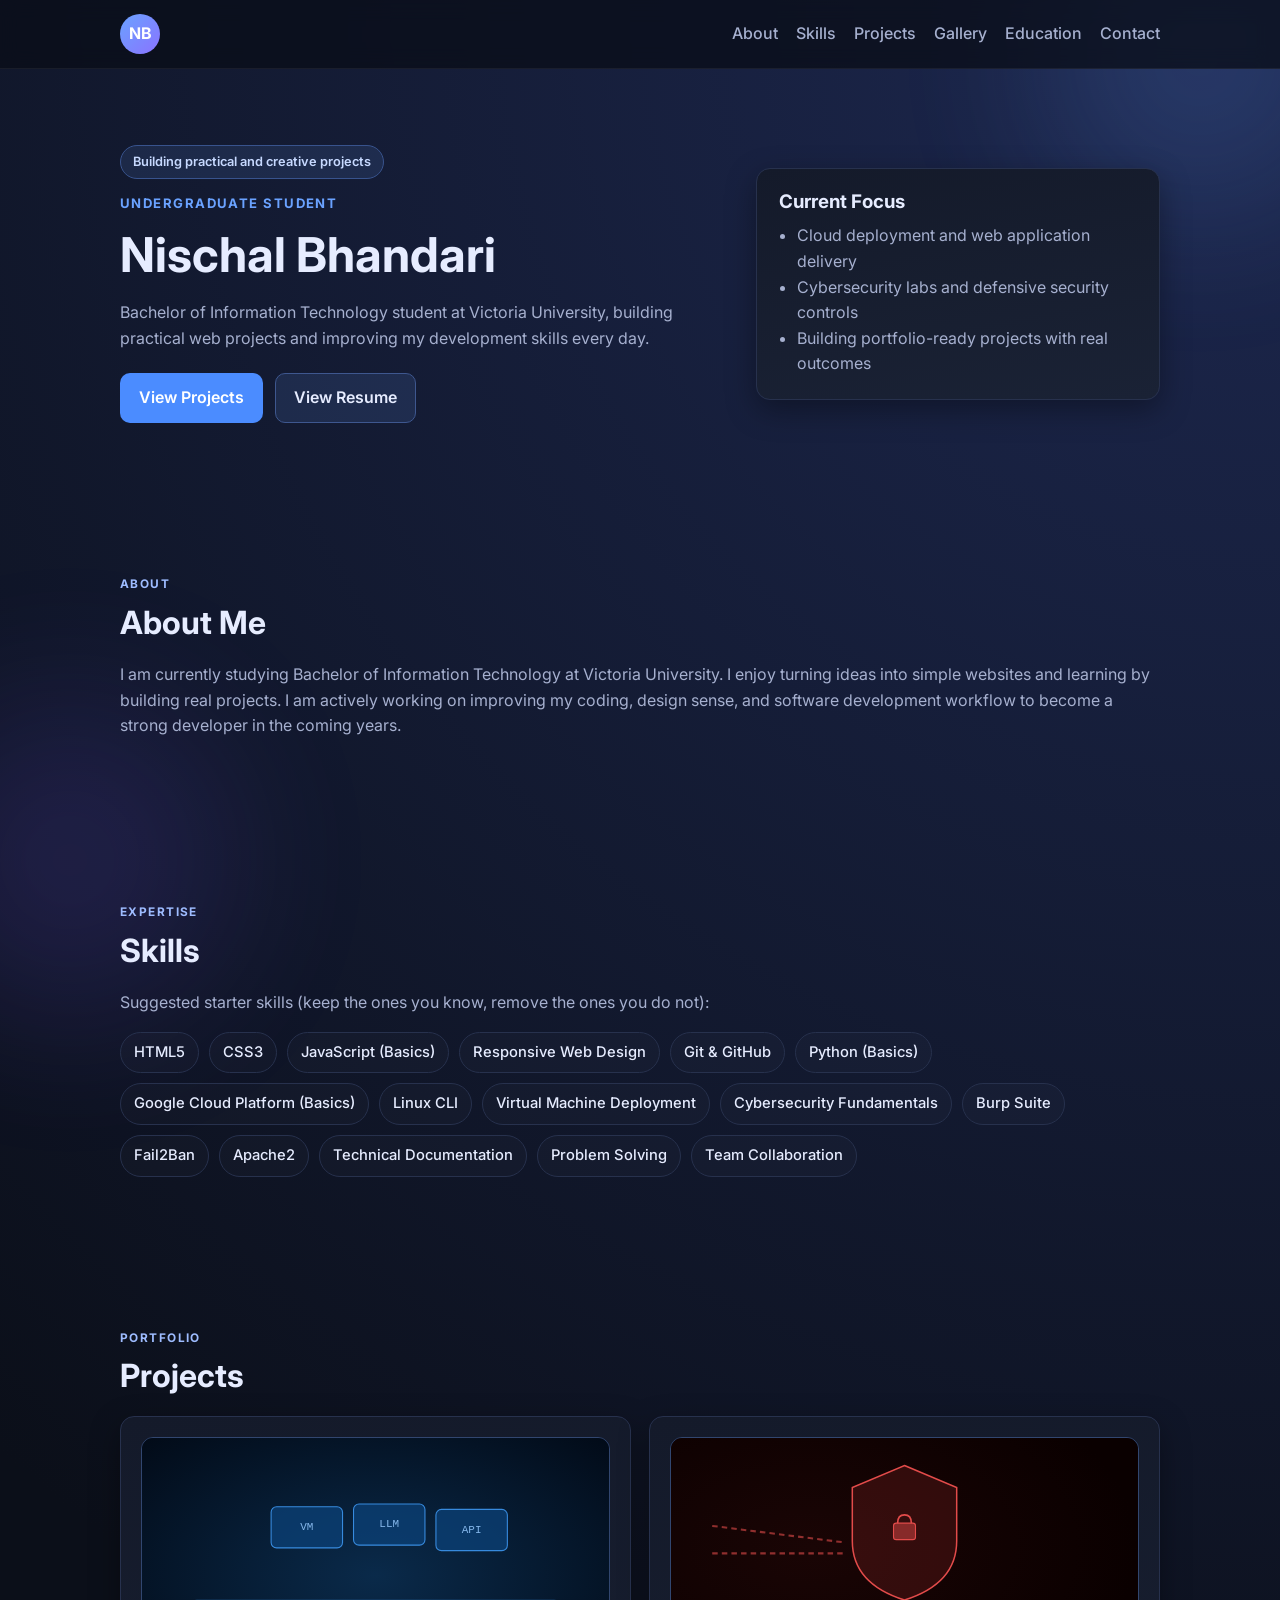
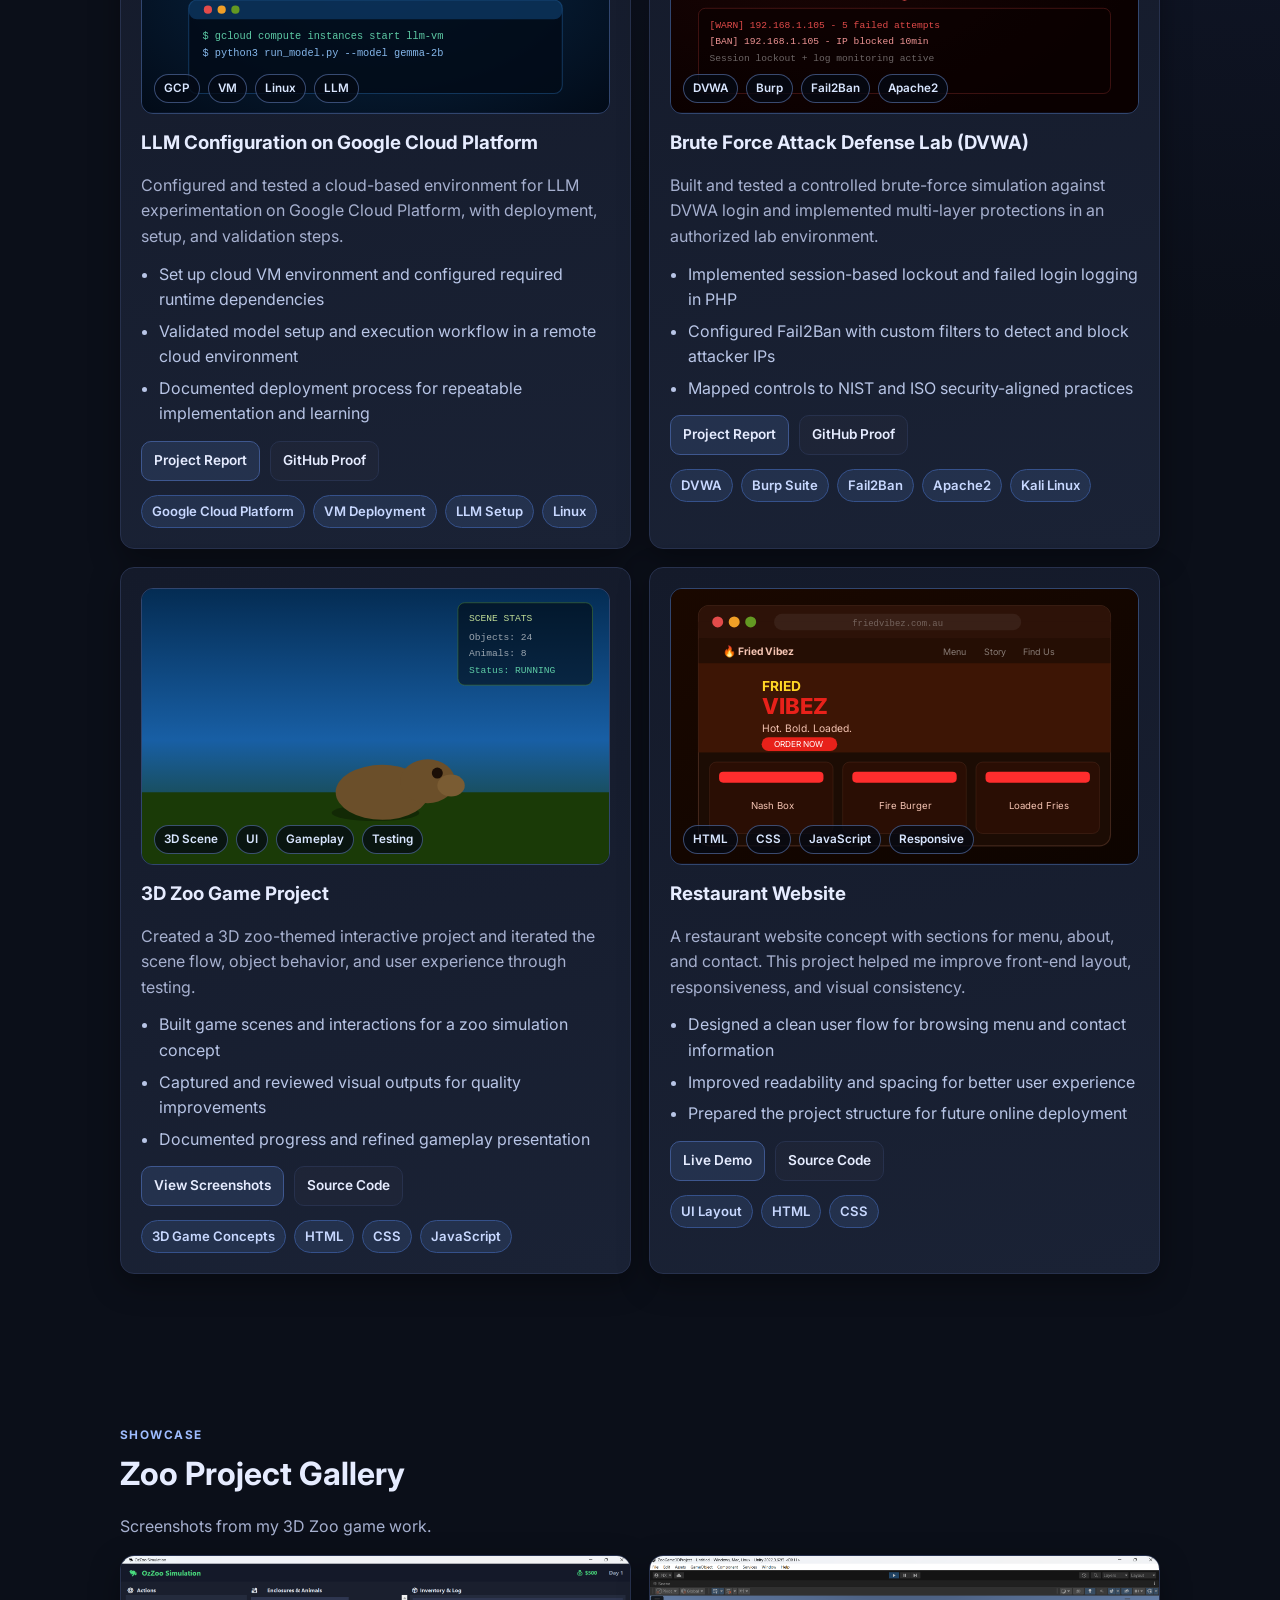
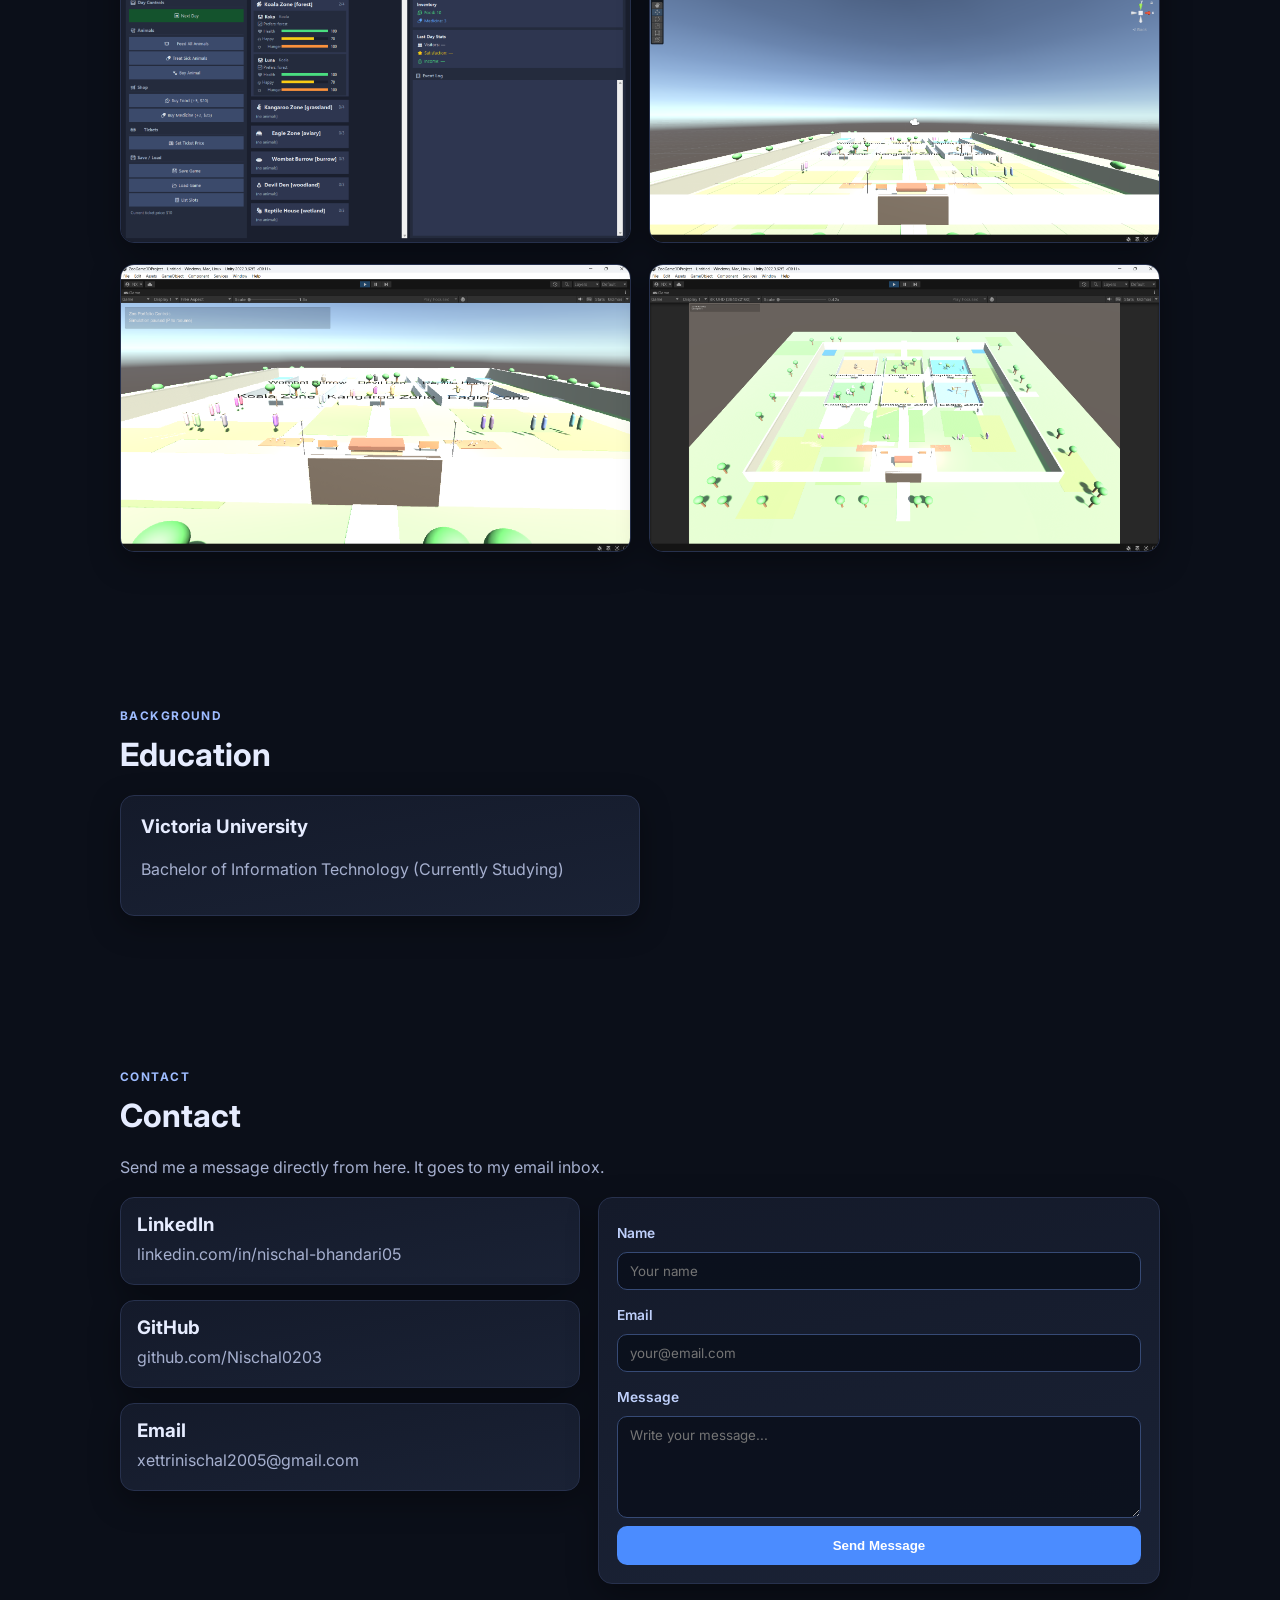
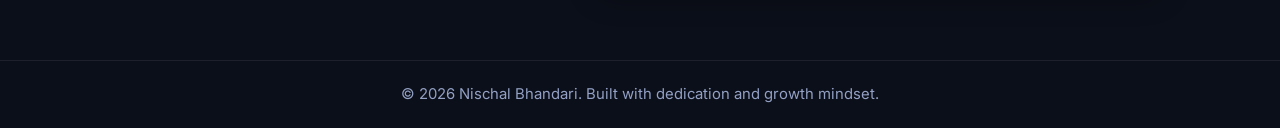
==== commit b7e4b2eb: "3D Zoo card: remove download/itch links (defer playable release)" ====
--- a/index.html
+++ b/index.html
@@ -232,8 +232,6 @@
               <li>Documented progress and refined gameplay presentation</li>
             </ul>
             <div class="project-actions">
-              <a class="btn primary project-btn" href="https://github.com/Nischal0203/Zoo-Game-Management/releases/latest" target="_blank" rel="noreferrer">Download build</a>
-              <a class="btn secondary project-btn" href="https://nischal0203.itch.io/" target="_blank" rel="noreferrer" title="Update this href to your game page after you publish on itch.io">Play on itch.io</a>
               <a class="btn secondary project-btn" href="#gallery">View Screenshots</a>
               <a class="btn ghost project-btn" href="https://github.com/Nischal0203/Zoo-Game-Management" target="_blank" rel="noreferrer">Source Code</a>
             </div>
